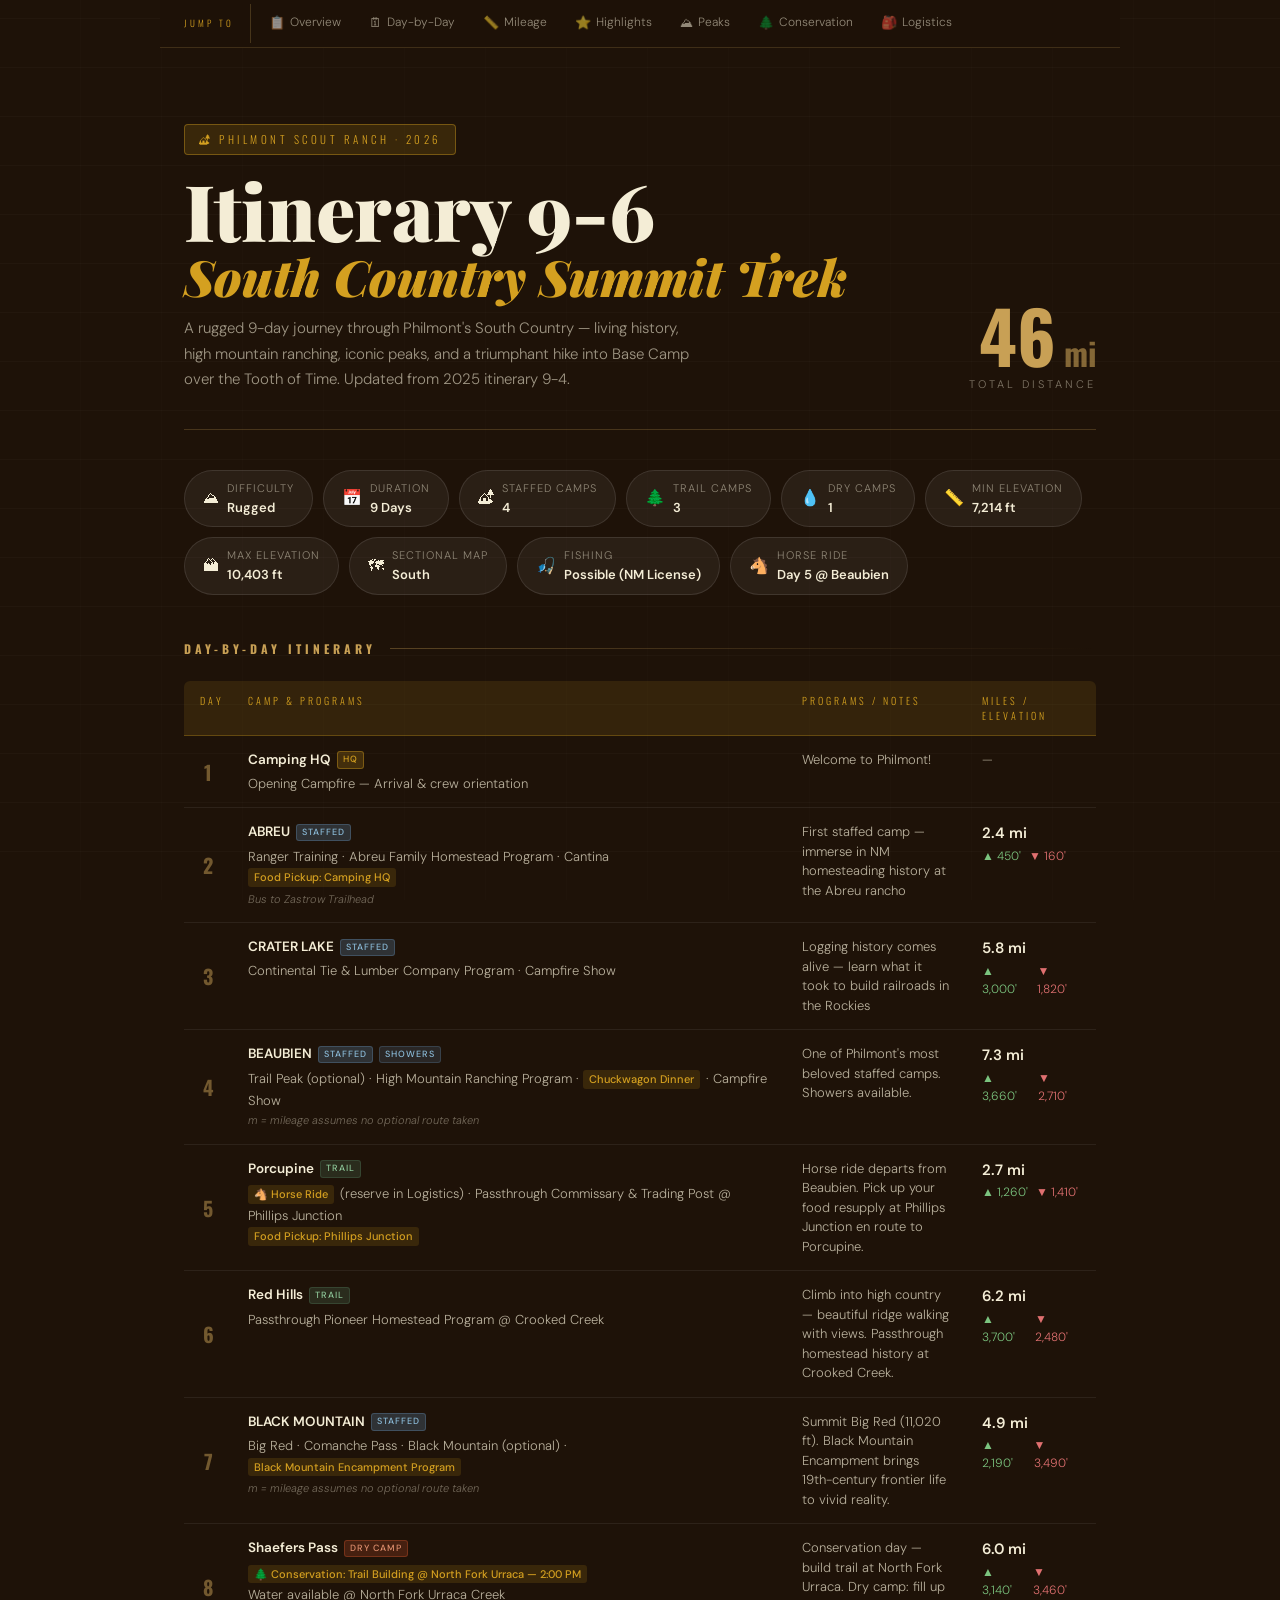
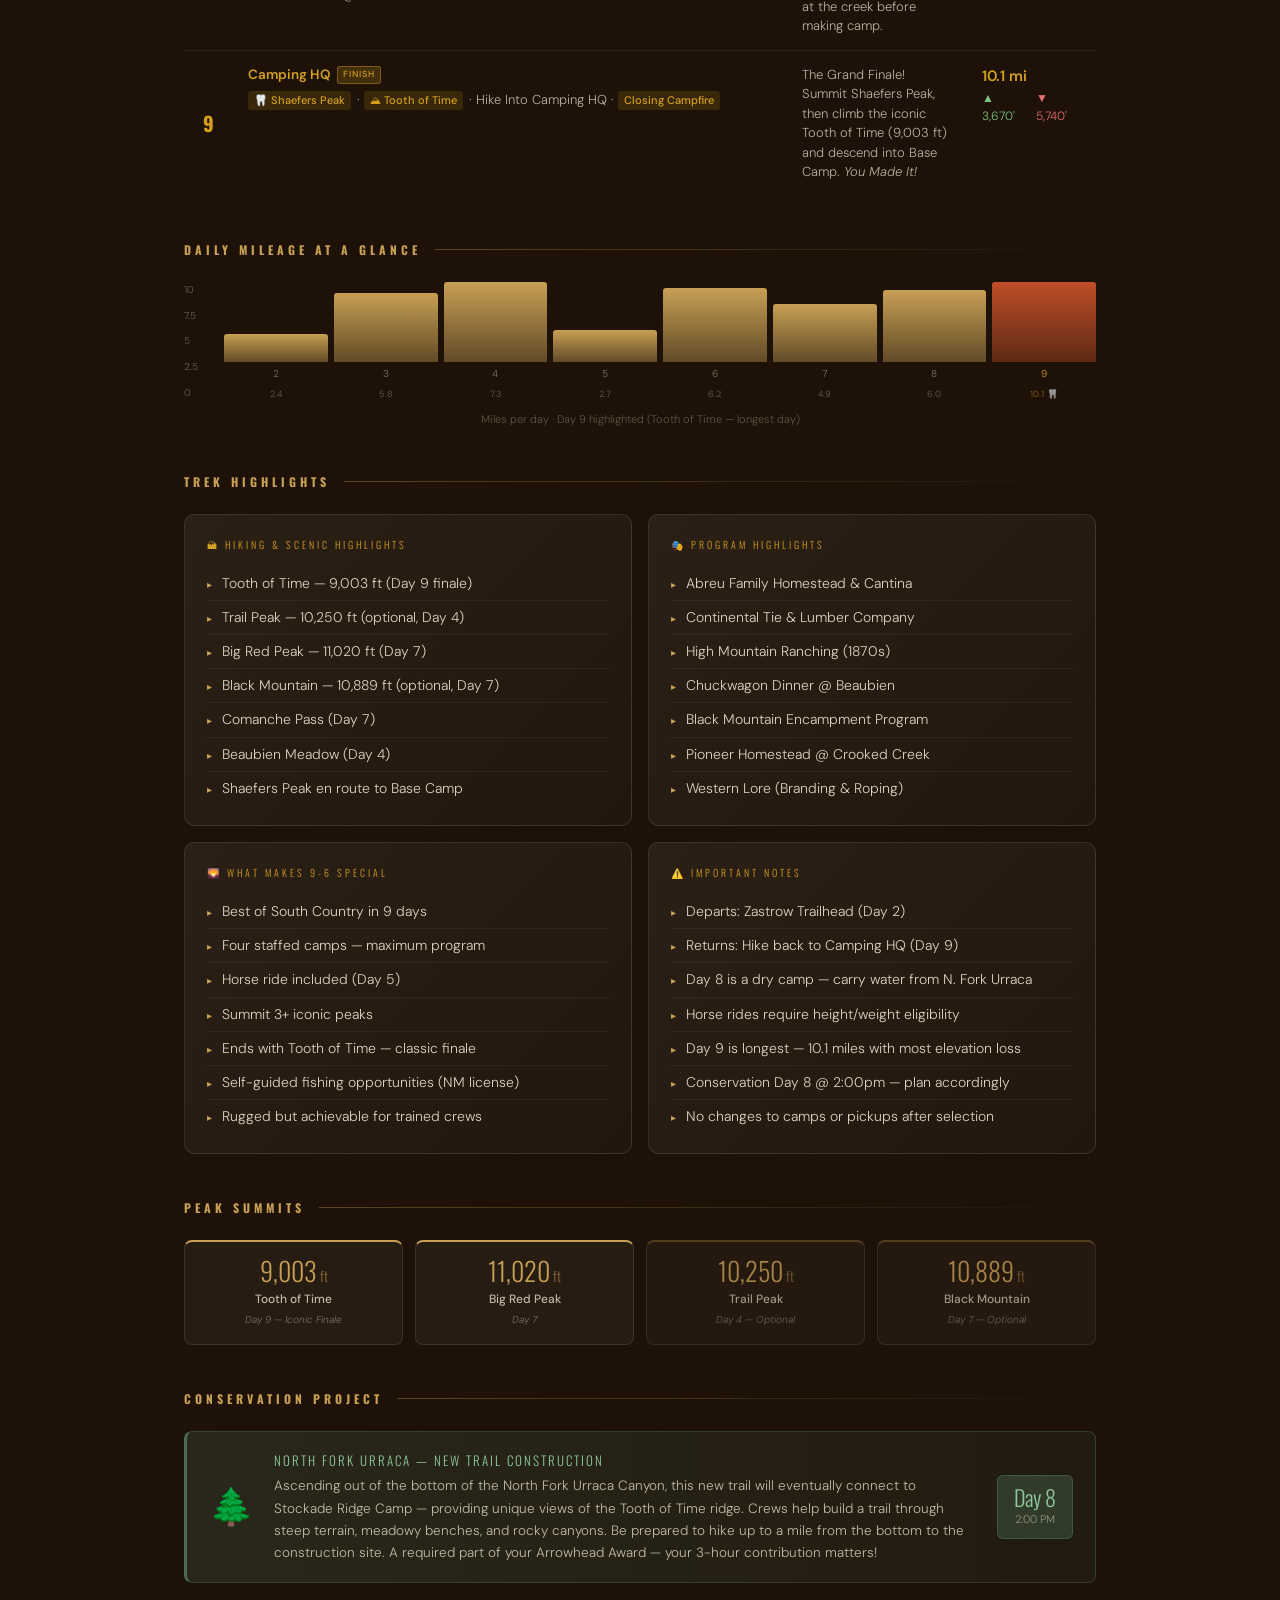
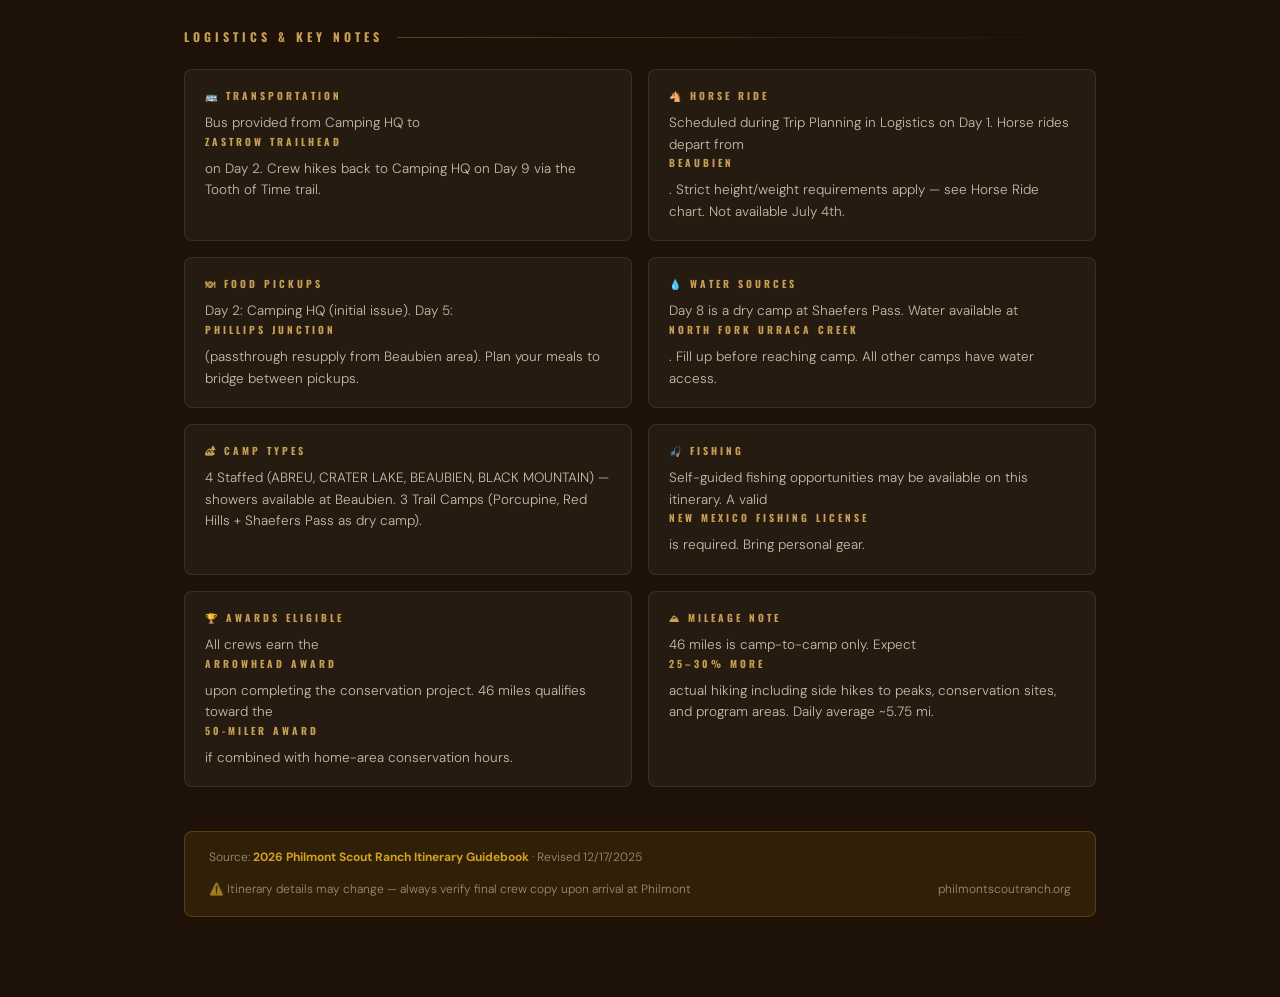
==== philmontitinerary.html @ b87075c8 "Add standalone Philmont Itinerary page with smooth-scroll navigation - Add philmontitinerary.html as" ====
<!DOCTYPE html>
<html lang="en">
<head>
<meta charset="UTF-8">
<meta name="viewport" content="width=device-width, initial-scale=1.0">
<title>Philmont 2026 · Itinerary 9-6</title>
<link href="https://fonts.googleapis.com/css2?family=Playfair+Display:ital,wght@0,700;0,900;1,700&family=DM+Sans:wght@300;400;500;600&family=Oswald:wght@400;600;700&display=swap" rel="stylesheet">
<style>
:root {
  --bark:     #1E1208;
  --pine:     #1A3325;
  --sage:     #4A6B52;
  --wheat:    #C8A055;
  --cream:    #F4EDD6;
  --ember:    #BF4E28;
  --sky:      #5A7E9E;
  --stone:    #7A6B58;
  --parchment:#E8D9B5;
  --gold:     #D4A020;
  --mist:     rgba(244,237,214,0.07);
}
* { box-sizing: border-box; margin: 0; padding: 0; }

html { scroll-behavior: smooth; }

body {
  background: var(--bark);
  color: var(--cream);
  font-family: 'DM Sans', sans-serif;
  font-weight: 300;
  line-height: 1.65;
  overflow-x: hidden;
}

body::before {
  content: '';
  position: fixed; inset: 0;
  background-image:
    repeating-linear-gradient(0deg,   transparent, transparent 48px, rgba(255,255,255,.025) 48px, rgba(255,255,255,.025) 49px),
    repeating-linear-gradient(90deg,  transparent, transparent 80px, rgba(255,255,255,.012) 80px, rgba(255,255,255,.012) 81px);
  pointer-events: none; z-index: 0;
}

.page { position: relative; z-index: 1; max-width: 960px; margin: 0 auto; padding: 0 24px 80px; }

/* ── QUICK LINKS NAV ── */
.quick-links {
  position: sticky;
  top: 0;
  z-index: 100;
  background: rgba(30,18,8,.92);
  backdrop-filter: blur(12px);
  border-bottom: 1px solid rgba(200,160,85,.2);
  padding: 0 0 0;
  margin: 0 -24px 40px;
  display: flex;
  align-items: center;
  overflow-x: auto;
  scrollbar-width: none;
}
.quick-links::-webkit-scrollbar { display: none; }
.ql-inner {
  display: flex;
  align-items: center;
  gap: 0;
  padding: 0 24px;
  flex-shrink: 0;
}
.ql-label {
  font-family: 'Oswald', sans-serif;
  font-size: 9px;
  letter-spacing: 3px;
  text-transform: uppercase;
  color: var(--gold);
  padding: 12px 16px 12px 0;
  border-right: 1px solid rgba(200,160,85,.25);
  margin-right: 4px;
  white-space: nowrap;
  flex-shrink: 0;
}
.ql-link {
  display: flex;
  align-items: center;
  gap: 5px;
  padding: 12px 14px;
  font-size: 12px;
  color: rgba(244,237,214,.55);
  text-decoration: none;
  white-space: nowrap;
  border-bottom: 2px solid transparent;
  transition: color .15s, border-color .15s;
  flex-shrink: 0;
}
.ql-link:hover {
  color: var(--cream);
  border-bottom-color: var(--wheat);
}
.ql-link .ql-icon { font-size: 13px; }

/* ── HERO ── */
.hero {
  padding: 36px 0 0;
  display: grid;
  grid-template-columns: 1fr auto;
  gap: 24px;
  align-items: end;
  border-bottom: 1px solid rgba(200,160,85,.25);
  padding-bottom: 36px;
  margin-bottom: 40px;
  scroll-margin-top: 48px;
}
.hero-badge {
  display: inline-flex;
  align-items: center;
  gap: 8px;
  background: rgba(212,160,32,.15);
  border: 1px solid rgba(212,160,32,.4);
  border-radius: 4px;
  padding: 5px 14px;
  margin-bottom: 18px;
}
.hero-badge span {
  font-family: 'Oswald', sans-serif;
  font-size: 11px;
  letter-spacing: 3.5px;
  text-transform: uppercase;
  color: var(--gold);
}
.hero h1 {
  font-family: 'Playfair Display', serif;
  font-size: clamp(46px, 7vw, 78px);
  font-weight: 900;
  line-height: .95;
  color: var(--cream);
}
.hero h1 em {
  color: var(--gold);
  font-style: italic;
  display: block;
  font-size: clamp(28px, 4.5vw, 50px);
  margin-top: 6px;
}
.hero-sub {
  margin-top: 16px;
  font-size: 15px;
  color: rgba(244,237,214,.6);
  max-width: 520px;
  line-height: 1.7;
}
.hero-right { text-align: right; }
.hero-stat-big {
  font-family: 'Oswald', sans-serif;
  font-size: 72px;
  font-weight: 700;
  line-height: 1;
  color: var(--wheat);
}
.hero-stat-big span { font-size: 32px; color: rgba(200,160,85,.6); }
.hero-stat-label {
  font-size: 11px;
  letter-spacing: 3px;
  text-transform: uppercase;
  color: rgba(244,237,214,.45);
  margin-top: 4px;
}

/* ── PILL STATS ROW ── */
.stats-row {
  display: flex;
  flex-wrap: wrap;
  gap: 10px;
  margin-bottom: 44px;
}
.stat-pill {
  display: flex;
  align-items: center;
  gap: 8px;
  background: rgba(255,255,255,.055);
  border: 1px solid rgba(255,255,255,.1);
  border-radius: 100px;
  padding: 8px 18px;
  font-size: 13px;
}
.stat-pill .icon { font-size: 16px; }
.stat-pill .label { color: rgba(244,237,214,.5); font-size: 11px; letter-spacing: 1px; text-transform: uppercase; }
.stat-pill .val { font-weight: 600; color: var(--cream); }

/* ── SECTION HEADERS ── */
.section-head {
  display: flex;
  align-items: center;
  gap: 14px;
  margin-bottom: 22px;
  scroll-margin-top: 48px;
}
.section-head h2 {
  font-family: 'Oswald', sans-serif;
  font-size: 12px;
  letter-spacing: 4px;
  text-transform: uppercase;
  color: var(--wheat);
}
.section-head::after {
  content: '';
  flex: 1;
  height: 1px;
  background: linear-gradient(90deg, rgba(200,160,85,.35), transparent);
}

/* ── DAY TABLE ── */
.day-grid { margin-bottom: 44px; }
.day-row {
  display: grid;
  grid-template-columns: 48px 1fr 180px 130px;
  gap: 0;
  border-bottom: 1px solid rgba(255,255,255,.07);
  transition: background .15s;
}
.day-row:hover { background: rgba(255,255,255,.035); }
.day-row.header {
  background: rgba(212,160,32,.12);
  border-bottom: 1px solid rgba(212,160,32,.3);
  border-radius: 6px 6px 0 0;
}
.day-row.header .cell {
  font-family: 'Oswald', sans-serif;
  font-size: 10px;
  letter-spacing: 3px;
  text-transform: uppercase;
  color: var(--gold);
  padding: 12px 16px;
}
.cell {
  padding: 14px 16px;
  font-size: 13.5px;
  line-height: 1.5;
}
.day-num {
  font-family: 'Oswald', sans-serif;
  font-weight: 700;
  font-size: 20px;
  color: rgba(200,160,85,.5);
  display: flex;
  align-items: center;
  justify-content: center;
}
.camp-name {
  font-weight: 600;
  color: var(--cream);
  display: flex;
  align-items: center;
  gap: 6px;
}
.camp-badge {
  font-size: 9px;
  background: rgba(90,126,158,.3);
  border: 1px solid rgba(90,126,158,.4);
  border-radius: 3px;
  padding: 1px 5px;
  color: #8BBBD8;
  letter-spacing: 1px;
  text-transform: uppercase;
  font-family: 'DM Sans', sans-serif;
  font-weight: 500;
}
.camp-badge.trail { background: rgba(74,107,82,.3); border-color: rgba(74,107,82,.4); color: #8EC89A; }
.camp-badge.dry   { background: rgba(191,78,40,.25); border-color: rgba(191,78,40,.4); color: #E09070; }
.camp-badge.hq    { background: rgba(212,160,32,.2); border-color: rgba(212,160,32,.4); color: #D4A020; }
.program-text { color: rgba(244,237,214,.72); font-size: 13px; }
.program-text .special {
  display: inline-block;
  background: rgba(212,160,32,.15);
  border-radius: 3px;
  padding: 1px 6px;
  font-size: 11px;
  color: var(--gold);
  margin: 2px 2px 2px 0;
  font-weight: 500;
}
.miles-cell { color: rgba(244,237,214,.6); font-size: 13px; }
.miles-num { font-weight: 600; color: var(--cream); font-size: 15px; }
.elev-row { display: flex; gap: 8px; font-size: 12px; margin-top: 2px; }
.gain { color: #7BC47F; }
.loss { color: #E07070; }

/* ── ELEVATION BAR CHART ── */
.elev-chart { margin-bottom: 44px; }
.elev-bars {
  display: flex;
  align-items: flex-end;
  gap: 6px;
  height: 120px;
  padding: 0 0 0 40px;
  position: relative;
}
.elev-y {
  position: absolute;
  left: 0; top: 0; bottom: 0;
  display: flex; flex-direction: column; justify-content: space-between;
}
.elev-y span { font-size: 10px; color: rgba(244,237,214,.35); }
.elev-bar-wrap {
  flex: 1;
  display: flex;
  flex-direction: column;
  align-items: center;
  justify-content: flex-end;
  gap: 4px;
  height: 100%;
}
.elev-bar {
  width: 100%;
  border-radius: 3px 3px 0 0;
  background: linear-gradient(180deg, var(--wheat), rgba(200,160,85,.4));
  transition: opacity .15s;
}
.elev-bar.special { background: linear-gradient(180deg, var(--ember), rgba(191,78,40,.4)); }
.elev-bar:hover { opacity: .8; }
.elev-bar-day { font-size: 10px; color: rgba(244,237,214,.45); }
.elev-bar-mi  { font-size: 9px; color: rgba(244,237,214,.35); }

/* ── HIGHLIGHTS GRID ── */
.highlights-grid {
  display: grid;
  grid-template-columns: 1fr 1fr;
  gap: 16px;
  margin-bottom: 44px;
}
.highlight-card {
  background: linear-gradient(135deg, rgba(255,255,255,.06), rgba(255,255,255,.025));
  border: 1px solid rgba(255,255,255,.1);
  border-radius: 10px;
  padding: 22px 22px 20px;
}
.highlight-card .hc-label {
  font-family: 'Oswald', sans-serif;
  font-size: 10px;
  letter-spacing: 3px;
  text-transform: uppercase;
  color: var(--gold);
  margin-bottom: 14px;
}
.highlight-card ul { list-style: none; }
.highlight-card ul li {
  display: flex;
  align-items: baseline;
  gap: 10px;
  font-size: 14px;
  color: rgba(244,237,214,.88);
  padding: 5px 0;
  border-bottom: 1px solid rgba(255,255,255,.05);
}
.highlight-card ul li:last-child { border-bottom: none; }
.highlight-card ul li::before { content: '▸'; color: var(--wheat); font-size: 10px; flex-shrink: 0; }

/* ── PEAKS GRID ── */
.peaks-grid {
  display: grid;
  grid-template-columns: repeat(4, 1fr);
  gap: 12px;
  margin-bottom: 44px;
}
.peak-card {
  background: rgba(255,255,255,.045);
  border: 1px solid rgba(255,255,255,.1);
  border-top: 2px solid var(--wheat);
  border-radius: 8px;
  padding: 16px 14px;
  text-align: center;
}
.peak-card.optional { border-top-color: rgba(200,160,85,.35); opacity: .8; }
.peak-elev { font-family: 'Oswald', sans-serif; font-size: 26px; color: var(--wheat); line-height: 1; }
.peak-elev small { font-size: 14px; color: rgba(200,160,85,.6); }
.peak-name { font-size: 12px; color: rgba(244,237,214,.75); margin-top: 6px; font-weight: 500; }
.peak-opt  { font-size: 10px; color: rgba(244,237,214,.4); margin-top: 2px; font-style: italic; }

/* ── CONSERVATION ── */
.conservation-band {
  background: linear-gradient(90deg, rgba(74,107,82,.25), rgba(74,107,82,.1));
  border: 1px solid rgba(74,107,82,.4);
  border-left: 3px solid var(--sage);
  border-radius: 8px;
  padding: 18px 22px;
  margin-bottom: 44px;
  display: grid;
  grid-template-columns: auto 1fr auto;
  gap: 20px;
  align-items: center;
}
.cons-icon { font-size: 36px; }
.cons-title {
  font-family: 'Oswald', sans-serif;
  font-size: 13px;
  letter-spacing: 2px;
  text-transform: uppercase;
  color: #8EC89A;
  margin-bottom: 4px;
}
.cons-desc { font-size: 13.5px; color: rgba(244,237,214,.75); }
.cons-badge {
  background: rgba(74,107,82,.4);
  border: 1px solid rgba(74,107,82,.6);
  border-radius: 6px;
  padding: 10px 16px;
  text-align: center;
}
.cons-badge .cb-day { font-family: 'Oswald', sans-serif; font-size: 22px; color: #8EC89A; line-height: 1; }
.cons-badge .cb-time { font-size: 11px; color: rgba(244,237,214,.5); margin-top: 2px; }

/* ── NOTES GRID ── */
.notes-grid {
  display: grid;
  grid-template-columns: 1fr 1fr;
  gap: 16px;
  margin-bottom: 44px;
}
.note-card {
  background: rgba(255,255,255,.04);
  border: 1px solid rgba(255,255,255,.09);
  border-radius: 8px;
  padding: 18px 20px;
  font-size: 13.5px;
  color: rgba(244,237,214,.78);
  line-height: 1.6;
}
.note-card strong {
  display: block;
  font-family: 'Oswald', sans-serif;
  font-size: 10px;
  letter-spacing: 3px;
  text-transform: uppercase;
  color: var(--wheat);
  margin-bottom: 8px;
}

/* ── FOOTER ── */
.footer-ribbon {
  background: rgba(212,160,32,.1);
  border: 1px solid rgba(212,160,32,.25);
  border-radius: 8px;
  padding: 16px 24px;
  display: flex;
  justify-content: space-between;
  align-items: center;
  flex-wrap: wrap;
  gap: 12px;
  font-size: 12px;
  color: rgba(244,237,214,.55);
}
.footer-ribbon strong { color: var(--gold); }

@media (max-width: 700px) {
  .hero { grid-template-columns: 1fr; }
  .hero-right { text-align: left; }
  .highlights-grid { grid-template-columns: 1fr; }
  .day-row { grid-template-columns: 40px 1fr; }
  .day-row .cell:nth-child(3), .day-row .cell:nth-child(4) { display: none; }
  .peaks-grid { grid-template-columns: 1fr 1fr; }
  .notes-grid { grid-template-columns: 1fr; }
}
</style>
</head>
<body>
<div class="page">

  <!-- QUICK LINKS NAV -->
  <nav class="quick-links" aria-label="Page sections">
    <div class="ql-inner">
      <div class="ql-label">Jump to</div>
      <a class="ql-link" href="#section-overview"><span class="ql-icon">📋</span> Overview</a>
      <a class="ql-link" href="#section-itinerary"><span class="ql-icon">🗓</span> Day-by-Day</a>
      <a class="ql-link" href="#section-mileage"><span class="ql-icon">📏</span> Mileage</a>
      <a class="ql-link" href="#section-highlights"><span class="ql-icon">⭐</span> Highlights</a>
      <a class="ql-link" href="#section-peaks"><span class="ql-icon">⛰</span> Peaks</a>
      <a class="ql-link" href="#section-conservation"><span class="ql-icon">🌲</span> Conservation</a>
      <a class="ql-link" href="#section-logistics"><span class="ql-icon">🎒</span> Logistics</a>
    </div>
  </nav>

  <!-- HERO -->
  <header id="section-overview" class="hero">
    <div class="hero-left">
      <div class="hero-badge"><span>🏕 Philmont Scout Ranch · 2026</span></div>
      <h1>Itinerary 9-6<em>South Country Summit Trek</em></h1>
      <p class="hero-sub">A rugged 9-day journey through Philmont's South Country — living history, high mountain ranching, iconic peaks, and a triumphant hike into Base Camp over the Tooth of Time. Updated from 2025 itinerary 9-4.</p>
    </div>
    <div class="hero-right">
      <div class="hero-stat-big">46<span> mi</span></div>
      <div class="hero-stat-label">Total Distance</div>
    </div>
  </header>

  <!-- STATS PILLS -->
  <div class="stats-row">
    <div class="stat-pill"><span class="icon">⛰</span><div><div class="label">Difficulty</div><div class="val">Rugged</div></div></div>
    <div class="stat-pill"><span class="icon">📅</span><div><div class="label">Duration</div><div class="val">9 Days</div></div></div>
    <div class="stat-pill"><span class="icon">🏕</span><div><div class="label">Staffed Camps</div><div class="val">4</div></div></div>
    <div class="stat-pill"><span class="icon">🌲</span><div><div class="label">Trail Camps</div><div class="val">3</div></div></div>
    <div class="stat-pill"><span class="icon">💧</span><div><div class="label">Dry Camps</div><div class="val">1</div></div></div>
    <div class="stat-pill"><span class="icon">📏</span><div><div class="label">Min Elevation</div><div class="val">7,214 ft</div></div></div>
    <div class="stat-pill"><span class="icon">🏔</span><div><div class="label">Max Elevation</div><div class="val">10,403 ft</div></div></div>
    <div class="stat-pill"><span class="icon">🗺</span><div><div class="label">Sectional Map</div><div class="val">South</div></div></div>
    <div class="stat-pill"><span class="icon">🎣</span><div><div class="label">Fishing</div><div class="val">Possible (NM License)</div></div></div>
    <div class="stat-pill"><span class="icon">🐴</span><div><div class="label">Horse Ride</div><div class="val">Day 5 @ Beaubien</div></div></div>
  </div>

  <!-- DAY-BY-DAY ITINERARY -->
  <div id="section-itinerary" class="section-head"><h2>Day-by-Day Itinerary</h2></div>
  <div class="day-grid">
    <div class="day-row header">
      <div class="cell">Day</div>
      <div class="cell">Camp & Programs</div>
      <div class="cell">Programs / Notes</div>
      <div class="cell">Miles / Elevation</div>
    </div>
    <div class="day-row">
      <div class="cell day-num">1</div>
      <div class="cell">
        <div class="camp-name">Camping HQ <span class="camp-badge hq">HQ</span></div>
        <div class="program-text" style="margin-top:4px">Opening Campfire — Arrival &amp; crew orientation</div>
      </div>
      <div class="cell program-text">Welcome to Philmont!</div>
      <div class="cell miles-cell">—</div>
    </div>
    <div class="day-row">
      <div class="cell day-num">2</div>
      <div class="cell">
        <div class="camp-name">ABREU <span class="camp-badge">Staffed</span></div>
        <div class="program-text" style="margin-top:4px">Ranger Training · Abreu Family Homestead Program · Cantina<br><span class="special">Food Pickup: Camping HQ</span><br><em style="font-size:11px;color:rgba(244,237,214,.4)">Bus to Zastrow Trailhead</em></div>
      </div>
      <div class="cell program-text">First staffed camp — immerse in NM homesteading history at the Abreu rancho</div>
      <div class="cell miles-cell"><div class="miles-num">2.4 mi</div><div class="elev-row"><span class="gain">▲ 450'</span><span class="loss">▼ 160'</span></div></div>
    </div>
    <div class="day-row">
      <div class="cell day-num">3</div>
      <div class="cell">
        <div class="camp-name">CRATER LAKE <span class="camp-badge">Staffed</span></div>
        <div class="program-text" style="margin-top:4px">Continental Tie &amp; Lumber Company Program · Campfire Show</div>
      </div>
      <div class="cell program-text">Logging history comes alive — learn what it took to build railroads in the Rockies</div>
      <div class="cell miles-cell"><div class="miles-num">5.8 mi</div><div class="elev-row"><span class="gain">▲ 3,000'</span><span class="loss">▼ 1,820'</span></div></div>
    </div>
    <div class="day-row">
      <div class="cell day-num">4</div>
      <div class="cell">
        <div class="camp-name">BEAUBIEN <span class="camp-badge">Staffed</span> <span class="camp-badge" style="background:rgba(90,126,158,.2);color:#8BBBD8;border-color:rgba(90,126,158,.3)">Showers</span></div>
        <div class="program-text" style="margin-top:4px">Trail Peak (optional) · High Mountain Ranching Program · <span class="special">Chuckwagon Dinner</span> · Campfire Show<br><em style="font-size:11px;color:rgba(244,237,214,.4)">m = mileage assumes no optional route taken</em></div>
      </div>
      <div class="cell program-text">One of Philmont's most beloved staffed camps. Showers available.</div>
      <div class="cell miles-cell"><div class="miles-num">7.3 mi</div><div class="elev-row"><span class="gain">▲ 3,660'</span><span class="loss">▼ 2,710'</span></div></div>
    </div>
    <div class="day-row">
      <div class="cell day-num">5</div>
      <div class="cell">
        <div class="camp-name">Porcupine <span class="camp-badge trail">Trail</span></div>
        <div class="program-text" style="margin-top:4px"><span class="special">🐴 Horse Ride</span> (reserve in Logistics) · Passthrough Commissary &amp; Trading Post @ Phillips Junction<br><span class="special">Food Pickup: Phillips Junction</span></div>
      </div>
      <div class="cell program-text">Horse ride departs from Beaubien. Pick up your food resupply at Phillips Junction en route to Porcupine.</div>
      <div class="cell miles-cell"><div class="miles-num">2.7 mi</div><div class="elev-row"><span class="gain">▲ 1,260'</span><span class="loss">▼ 1,410'</span></div></div>
    </div>
    <div class="day-row">
      <div class="cell day-num">6</div>
      <div class="cell">
        <div class="camp-name">Red Hills <span class="camp-badge trail">Trail</span></div>
        <div class="program-text" style="margin-top:4px">Passthrough Pioneer Homestead Program @ Crooked Creek</div>
      </div>
      <div class="cell program-text">Climb into high country — beautiful ridge walking with views. Passthrough homestead history at Crooked Creek.</div>
      <div class="cell miles-cell"><div class="miles-num">6.2 mi</div><div class="elev-row"><span class="gain">▲ 3,700'</span><span class="loss">▼ 2,480'</span></div></div>
    </div>
    <div class="day-row">
      <div class="cell day-num">7</div>
      <div class="cell">
        <div class="camp-name">BLACK MOUNTAIN <span class="camp-badge">Staffed</span></div>
        <div class="program-text" style="margin-top:4px">Big Red · Comanche Pass · Black Mountain (optional) · <span class="special">Black Mountain Encampment Program</span><br><em style="font-size:11px;color:rgba(244,237,214,.4)">m = mileage assumes no optional route taken</em></div>
      </div>
      <div class="cell program-text">Summit Big Red (11,020 ft). Black Mountain Encampment brings 19th-century frontier life to vivid reality.</div>
      <div class="cell miles-cell"><div class="miles-num">4.9 mi</div><div class="elev-row"><span class="gain">▲ 2,190'</span><span class="loss">▼ 3,490'</span></div></div>
    </div>
    <div class="day-row">
      <div class="cell day-num">8</div>
      <div class="cell">
        <div class="camp-name">Shaefers Pass <span class="camp-badge dry">Dry Camp</span></div>
        <div class="program-text" style="margin-top:4px"><span class="special">🌲 Conservation: Trail Building @ North Fork Urraca — 2:00 PM</span><br>Water available @ North Fork Urraca Creek</div>
      </div>
      <div class="cell program-text">Conservation day — build trail at North Fork Urraca. Dry camp: fill up at the creek before making camp.</div>
      <div class="cell miles-cell"><div class="miles-num">6.0 mi</div><div class="elev-row"><span class="gain">▲ 3,140'</span><span class="loss">▼ 3,460'</span></div></div>
    </div>
    <div class="day-row" style="border-bottom:none;">
      <div class="cell day-num" style="color:var(--gold)">9</div>
      <div class="cell">
        <div class="camp-name" style="color:var(--gold)">Camping HQ <span class="camp-badge hq">Finish</span></div>
        <div class="program-text" style="margin-top:4px"><span class="special">🦷 Shaefers Peak</span> · <span class="special">⛰ Tooth of Time</span> · Hike Into Camping HQ · <span class="special">Closing Campfire</span></div>
      </div>
      <div class="cell program-text">The Grand Finale! Summit Shaefers Peak, then climb the iconic Tooth of Time (9,003 ft) and descend into Base Camp. <em>You Made It!</em></div>
      <div class="cell miles-cell"><div class="miles-num" style="color:var(--gold)">10.1 mi</div><div class="elev-row"><span class="gain">▲ 3,670'</span><span class="loss">▼ 5,740'</span></div></div>
    </div>
  </div>

  <!-- DAILY MILEAGE -->
  <div id="section-mileage" class="section-head"><h2>Daily Mileage at a Glance</h2></div>
  <div class="elev-chart">
    <div class="elev-bars">
      <div class="elev-y">
        <span>10</span><span>7.5</span><span>5</span><span>2.5</span><span>0</span>
      </div>
      <div class="elev-bar-wrap"><div class="elev-bar" style="height:24%"></div><div class="elev-bar-day">2</div><div class="elev-bar-mi">2.4</div></div>
      <div class="elev-bar-wrap"><div class="elev-bar" style="height:58%"></div><div class="elev-bar-day">3</div><div class="elev-bar-mi">5.8</div></div>
      <div class="elev-bar-wrap"><div class="elev-bar" style="height:73%"></div><div class="elev-bar-day">4</div><div class="elev-bar-mi">7.3</div></div>
      <div class="elev-bar-wrap"><div class="elev-bar" style="height:27%"></div><div class="elev-bar-day">5</div><div class="elev-bar-mi">2.7</div></div>
      <div class="elev-bar-wrap"><div class="elev-bar" style="height:62%"></div><div class="elev-bar-day">6</div><div class="elev-bar-mi">6.2</div></div>
      <div class="elev-bar-wrap"><div class="elev-bar" style="height:49%"></div><div class="elev-bar-day">7</div><div class="elev-bar-mi">4.9</div></div>
      <div class="elev-bar-wrap"><div class="elev-bar" style="height:60%"></div><div class="elev-bar-day">8</div><div class="elev-bar-mi">6.0</div></div>
      <div class="elev-bar-wrap"><div class="elev-bar special" style="height:100%"></div><div class="elev-bar-day" style="color:var(--gold)">9</div><div class="elev-bar-mi" style="color:rgba(212,160,32,.6)">10.1 🦷</div></div>
    </div>
    <div style="text-align:center;font-size:11px;color:rgba(244,237,214,.3);margin-top:8px;">Miles per day · Day 9 highlighted (Tooth of Time — longest day)</div>
  </div>

  <!-- TREK HIGHLIGHTS -->
  <div id="section-highlights" class="section-head"><h2>Trek Highlights</h2></div>
  <div class="highlights-grid">
    <div class="highlight-card">
      <div class="hc-label">🏔 Hiking & Scenic Highlights</div>
      <ul>
        <li>Tooth of Time — 9,003 ft (Day 9 finale)</li>
        <li>Trail Peak — 10,250 ft (optional, Day 4)</li>
        <li>Big Red Peak — 11,020 ft (Day 7)</li>
        <li>Black Mountain — 10,889 ft (optional, Day 7)</li>
        <li>Comanche Pass (Day 7)</li>
        <li>Beaubien Meadow (Day 4)</li>
        <li>Shaefers Peak en route to Base Camp</li>
      </ul>
    </div>
    <div class="highlight-card">
      <div class="hc-label">🎭 Program Highlights</div>
      <ul>
        <li>Abreu Family Homestead & Cantina</li>
        <li>Continental Tie & Lumber Company</li>
        <li>High Mountain Ranching (1870s)</li>
        <li>Chuckwagon Dinner @ Beaubien</li>
        <li>Black Mountain Encampment Program</li>
        <li>Pioneer Homestead @ Crooked Creek</li>
        <li>Western Lore (Branding & Roping)</li>
      </ul>
    </div>
    <div class="highlight-card">
      <div class="hc-label">🌄 What Makes 9-6 Special</div>
      <ul>
        <li>Best of South Country in 9 days</li>
        <li>Four staffed camps — maximum program</li>
        <li>Horse ride included (Day 5)</li>
        <li>Summit 3+ iconic peaks</li>
        <li>Ends with Tooth of Time — classic finale</li>
        <li>Self-guided fishing opportunities (NM license)</li>
        <li>Rugged but achievable for trained crews</li>
      </ul>
    </div>
    <div class="highlight-card">
      <div class="hc-label">⚠️ Important Notes</div>
      <ul>
        <li>Departs: Zastrow Trailhead (Day 2)</li>
        <li>Returns: Hike back to Camping HQ (Day 9)</li>
        <li>Day 8 is a dry camp — carry water from N. Fork Urraca</li>
        <li>Horse rides require height/weight eligibility</li>
        <li>Day 9 is longest — 10.1 miles with most elevation loss</li>
        <li>Conservation Day 8 @ 2:00pm — plan accordingly</li>
        <li>No changes to camps or pickups after selection</li>
      </ul>
    </div>
  </div>

  <!-- PEAKS -->
  <div id="section-peaks" class="section-head"><h2>Peak Summits</h2></div>
  <div class="peaks-grid">
    <div class="peak-card">
      <div class="peak-elev">9,003<small> ft</small></div>
      <div class="peak-name">Tooth of Time</div>
      <div class="peak-opt">Day 9 — Iconic Finale</div>
    </div>
    <div class="peak-card">
      <div class="peak-elev">11,020<small> ft</small></div>
      <div class="peak-name">Big Red Peak</div>
      <div class="peak-opt">Day 7</div>
    </div>
    <div class="peak-card optional">
      <div class="peak-elev">10,250<small> ft</small></div>
      <div class="peak-name">Trail Peak</div>
      <div class="peak-opt">Day 4 — Optional</div>
    </div>
    <div class="peak-card optional">
      <div class="peak-elev">10,889<small> ft</small></div>
      <div class="peak-name">Black Mountain</div>
      <div class="peak-opt">Day 7 — Optional</div>
    </div>
  </div>

  <!-- CONSERVATION -->
  <div id="section-conservation" class="section-head"><h2>Conservation Project</h2></div>
  <div class="conservation-band">
    <div class="cons-icon">🌲</div>
    <div>
      <div class="cons-title">North Fork Urraca — New Trail Construction</div>
      <div class="cons-desc">Ascending out of the bottom of the North Fork Urraca Canyon, this new trail will eventually connect to Stockade Ridge Camp — providing unique views of the Tooth of Time ridge. Crews help build a trail through steep terrain, meadowy benches, and rocky canyons. Be prepared to hike up to a mile from the bottom to the construction site. A required part of your Arrowhead Award — your 3-hour contribution matters!</div>
    </div>
    <div class="cons-badge">
      <div class="cb-day">Day 8</div>
      <div class="cb-time">2:00 PM</div>
    </div>
  </div>

  <!-- LOGISTICS -->
  <div id="section-logistics" class="section-head"><h2>Logistics & Key Notes</h2></div>
  <div class="notes-grid">
    <div class="note-card"><strong>🚌 Transportation</strong>Bus provided from Camping HQ to <strong>Zastrow Trailhead</strong> on Day 2. Crew hikes back to Camping HQ on Day 9 via the Tooth of Time trail.</div>
    <div class="note-card"><strong>🐴 Horse Ride</strong>Scheduled during Trip Planning in Logistics on Day 1. Horse rides depart from <strong>Beaubien</strong>. Strict height/weight requirements apply — see Horse Ride chart. Not available July 4th.</div>
    <div class="note-card"><strong>🍽 Food Pickups</strong>Day 2: Camping HQ (initial issue). Day 5: <strong>Phillips Junction</strong> (passthrough resupply from Beaubien area). Plan your meals to bridge between pickups.</div>
    <div class="note-card"><strong>💧 Water Sources</strong>Day 8 is a dry camp at Shaefers Pass. Water available at <strong>North Fork Urraca Creek</strong>. Fill up before reaching camp. All other camps have water access.</div>
    <div class="note-card"><strong>🏕 Camp Types</strong>4 Staffed (ABREU, CRATER LAKE, BEAUBIEN, BLACK MOUNTAIN) — showers available at Beaubien. 3 Trail Camps (Porcupine, Red Hills + Shaefers Pass as dry camp).</div>
    <div class="note-card"><strong>🎣 Fishing</strong>Self-guided fishing opportunities may be available on this itinerary. A valid <strong>New Mexico Fishing License</strong> is required. Bring personal gear.</div>
    <div class="note-card"><strong>🏆 Awards Eligible</strong>All crews earn the <strong>Arrowhead Award</strong> upon completing the conservation project. 46 miles qualifies toward the <strong>50-Miler Award</strong> if combined with home-area conservation hours.</div>
    <div class="note-card"><strong>⛰ Mileage Note</strong>46 miles is camp-to-camp only. Expect <strong>25–30% more</strong> actual hiking including side hikes to peaks, conservation sites, and program areas. Daily average ~5.75 mi.</div>
  </div>

  <!-- FOOTER -->
  <div class="footer-ribbon">
    <div>Source: <strong>2026 Philmont Scout Ranch Itinerary Guidebook</strong> · Revised 12/17/2025</div>
    <div>⚠️ Itinerary details may change — always verify final crew copy upon arrival at Philmont</div>
    <div>philmontscoutranch.org</div>
  </div>

</div>

<script>
document.addEventListener('DOMContentLoaded', function() {
  document.querySelectorAll('.ql-link').forEach(function(link) {
    link.addEventListener('click', function(e) {
      var href = this.getAttribute('href');
      if (href && href.charAt(0) === '#') {
        e.preventDefault();
        var targetId = href.substring(1);
        var target = document.getElementById(targetId);
        if (target) {
          target.scrollIntoView({ behavior: 'smooth' });
        }
      }
    });
  });
});
</script>

</body>
</html>
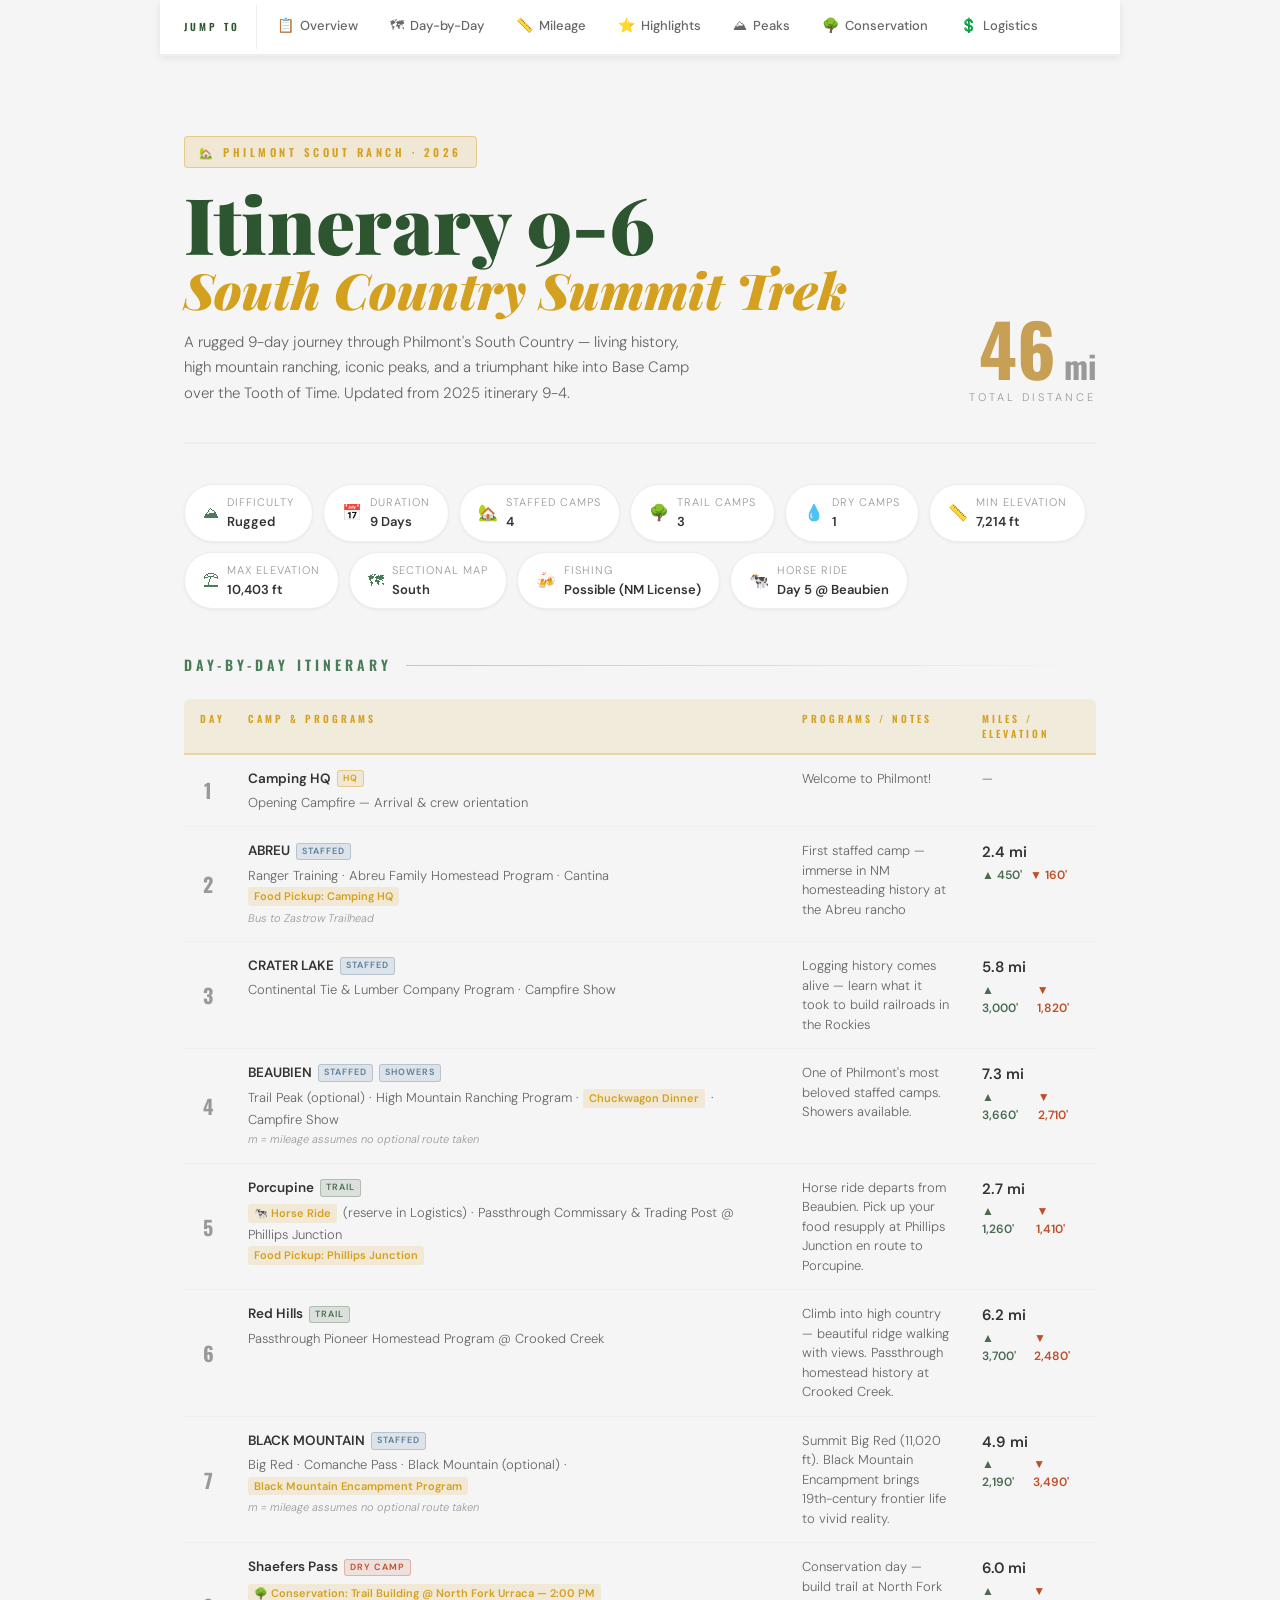
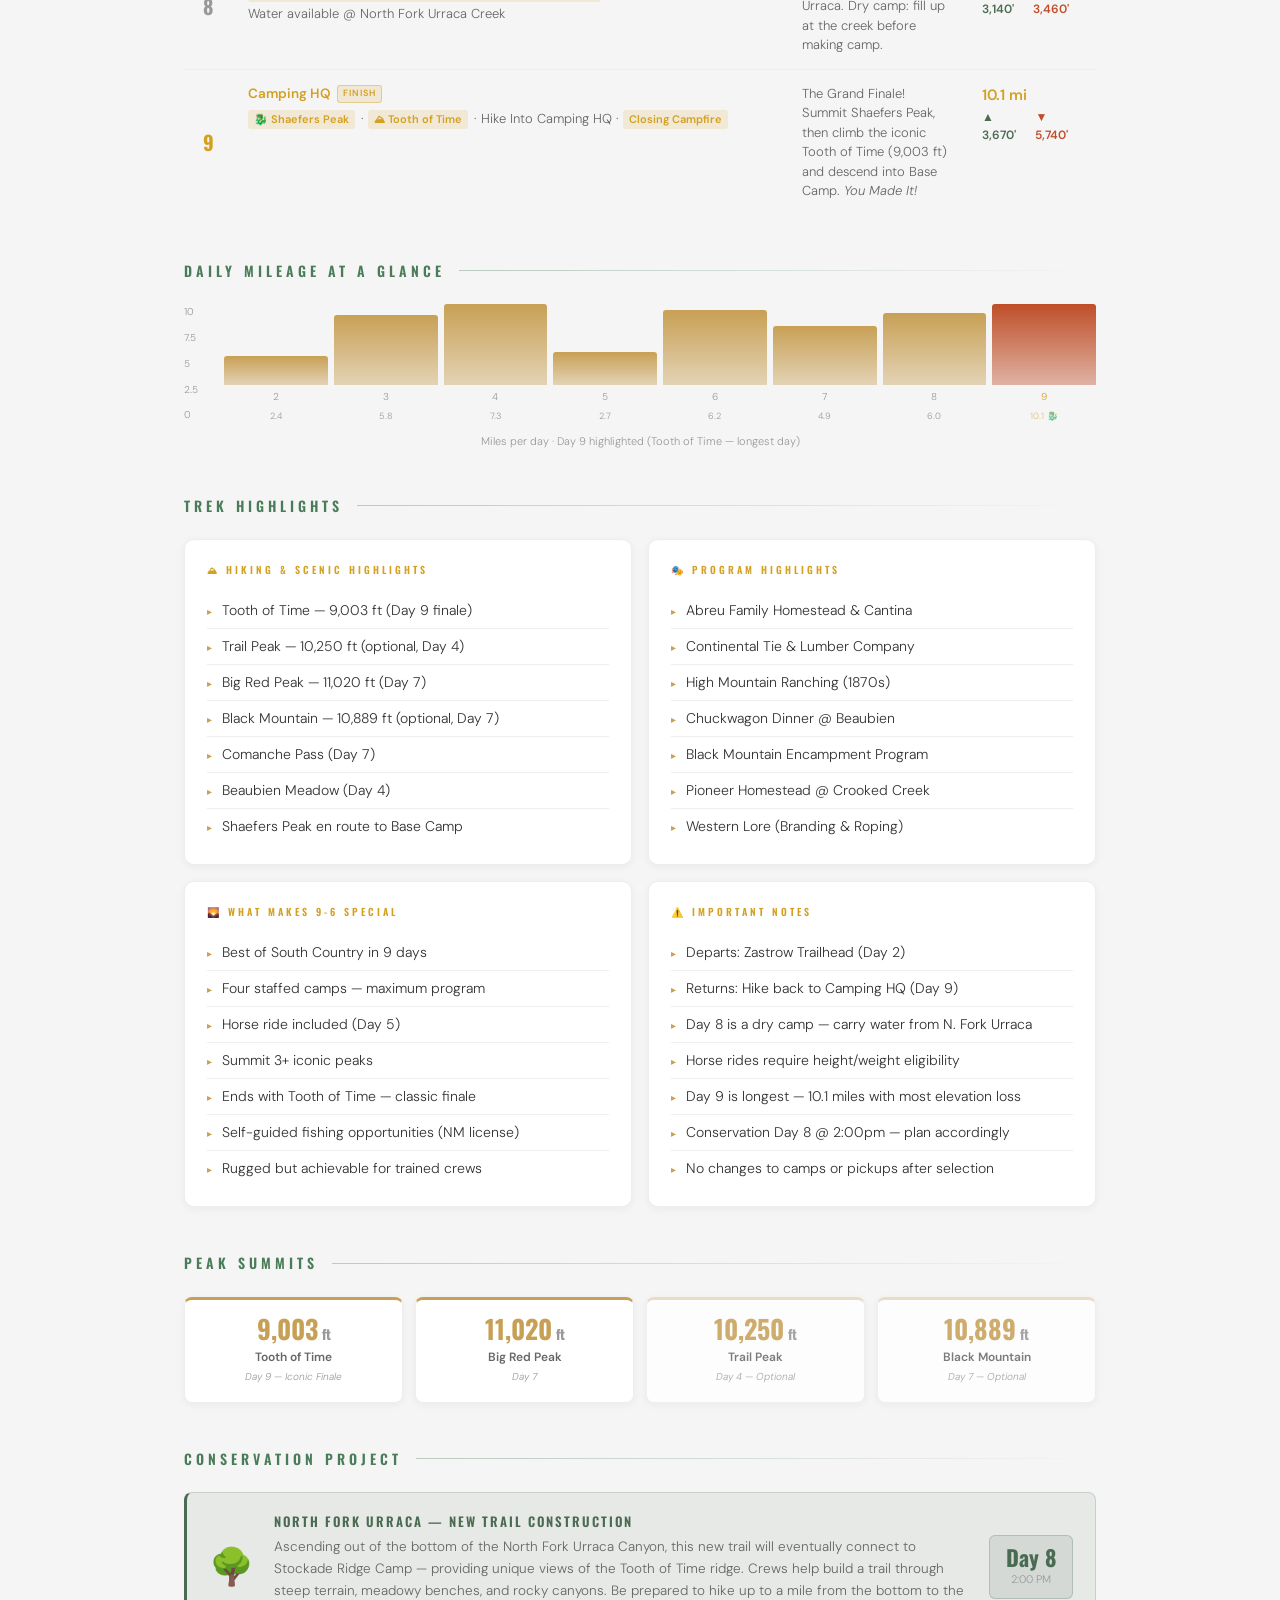
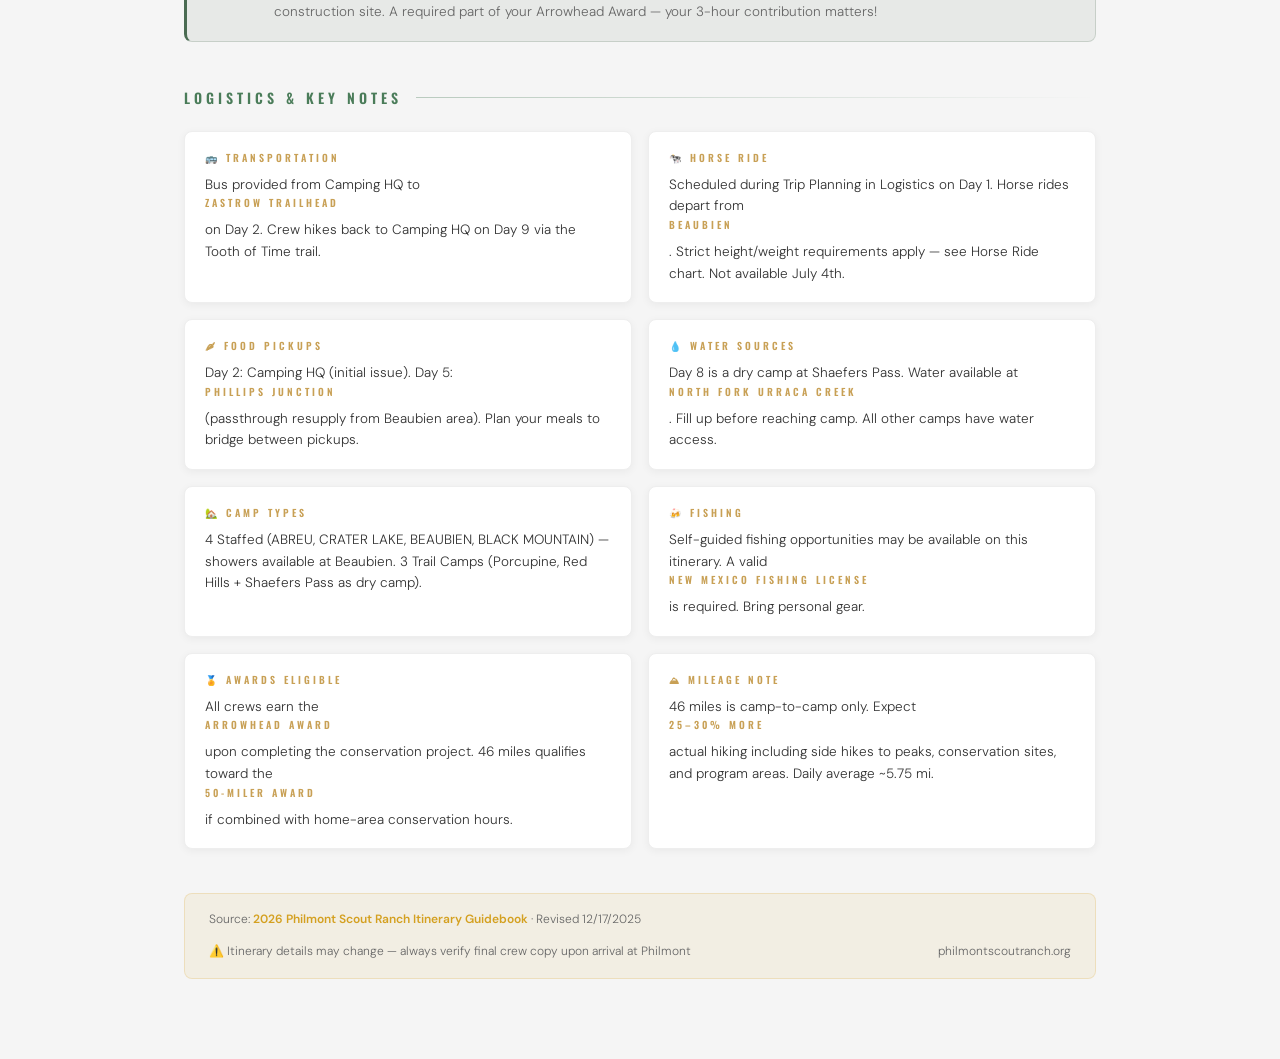
==== commit 015f9903: "Redesign Philmont Itinerary page with light theme for proper contrast WHY IT WAS BROKEN: The page us" ====
--- a/philmontitinerary.html
+++ b/philmontitinerary.html
@@ -7,56 +7,51 @@
 <link href="https://fonts.googleapis.com/css2?family=Playfair+Display:ital,wght@0,700;0,900;1,700&family=DM+Sans:wght@300;400;500;600&family=Oswald:wght@400;600;700&display=swap" rel="stylesheet">
 <style>
 :root {
-  --bark:     #1E1208;
-  --pine:     #1A3325;
-  --sage:     #4A6B52;
-  --wheat:    #C8A055;
-  --cream:    #F4EDD6;
-  --ember:    #BF4E28;
-  --sky:      #5A7E9E;
-  --stone:    #7A6B58;
-  --parchment:#E8D9B5;
-  --gold:     #D4A020;
-  --mist:     rgba(244,237,214,0.07);
+  --primary:    #2c5530;
+  --primary-lt:  #4a7c59;
+  --accent:     #C8A055;
+  --gold:       #D4A020;
+  --bg:         #ffffff;
+  --bg-alt:     #f5f5f5;
+  --text:       #333;
+  --text-lt:    #666;
+  --text-faint:  #999;
+  --border:     #e0e0e0;
+  --border-lt:   #eee;
+  --sage:       #4A6B52;
+  --ember:      #BF4E28;
+  --sky:        #5A7E9E;
+  --card-bg:    #f0f7f2;
+  --mist:       rgba(44,85,48,0.07);
 }
 * { box-sizing: border-box; margin: 0; padding: 0; }
 
 html { scroll-behavior: smooth; }
 
 body {
-  background: var(--bark);
-  color: var(--cream);
+  background: var(--bg-alt);
+  color: var(--text);
   font-family: 'DM Sans', sans-serif;
   font-weight: 300;
   line-height: 1.65;
-  overflow-x: hidden;
-}
-
-body::before {
-  content: '';
-  position: fixed; inset: 0;
-  background-image:
-    repeating-linear-gradient(0deg,   transparent, transparent 48px, rgba(255,255,255,.025) 48px, rgba(255,255,255,.025) 49px),
-    repeating-linear-gradient(90deg,  transparent, transparent 80px, rgba(255,255,255,.012) 80px, rgba(255,255,255,.012) 81px);
-  pointer-events: none; z-index: 0;
-}
-
-.page { position: relative; z-index: 1; max-width: 960px; margin: 0 auto; padding: 0 24px 80px; }
+}
+
+.page { max-width: 960px; margin: 0 auto; padding: 0 24px 80px; }
 
 /* ── QUICK LINKS NAV ── */
 .quick-links {
   position: sticky;
   top: 0;
   z-index: 100;
-  background: rgba(30,18,8,.92);
-  backdrop-filter: blur(12px);
-  border-bottom: 1px solid rgba(200,160,85,.2);
-  padding: 0 0 0;
+  background: var(--bg);
+  border-bottom: 2px solid var(--border-lt);
+  padding: 0;
   margin: 0 -24px 40px;
   display: flex;
   align-items: center;
   overflow-x: auto;
   scrollbar-width: none;
+  box-shadow: 0 2px 8px rgba(0,0,0,0.08);
 }
 .quick-links::-webkit-scrollbar { display: none; }
 .ql-inner {
@@ -68,55 +63,58 @@
 }
 .ql-label {
   font-family: 'Oswald', sans-serif;
-  font-size: 9px;
+  font-size: 10px;
   letter-spacing: 3px;
   text-transform: uppercase;
-  color: var(--gold);
-  padding: 12px 16px 12px 0;
-  border-right: 1px solid rgba(200,160,85,.25);
+  color: var(--primary);
+  padding: 14px 16px 14px 0;
+  border-right: 1px solid var(--border-lt);
   margin-right: 4px;
   white-space: nowrap;
   flex-shrink: 0;
+  font-weight: 600;
 }
 .ql-link {
   display: flex;
   align-items: center;
-  gap: 5px;
-  padding: 12px 14px;
-  font-size: 12px;
-  color: rgba(244,237,214,.55);
+  gap: 6px;
+  padding: 14px 16px;
+  font-size: 13px;
+  color: var(--text-lt);
   text-decoration: none;
   white-space: nowrap;
-  border-bottom: 2px solid transparent;
-  transition: color .15s, border-color .15s;
+  border-bottom: 3px solid transparent;
+  transition: color .2s, border-color .2s, background .2s;
   flex-shrink: 0;
+  font-weight: 500;
 }
 .ql-link:hover {
-  color: var(--cream);
-  border-bottom-color: var(--wheat);
-}
-.ql-link .ql-icon { font-size: 13px; }
+  color: var(--primary);
+  border-bottom-color: var(--primary-lt);
+  background: var(--mist);
+}
+.ql-link .ql-icon { font-size: 14px; }
 
 /* ── HERO ── */
 .hero {
-  padding: 36px 0 0;
+  padding: 40px 0 0;
   display: grid;
   grid-template-columns: 1fr auto;
   gap: 24px;
   align-items: end;
-  border-bottom: 1px solid rgba(200,160,85,.25);
+  border-bottom: 2px solid var(--border-lt);
   padding-bottom: 36px;
   margin-bottom: 40px;
-  scroll-margin-top: 48px;
+  scroll-margin-top: 56px;
 }
 .hero-badge {
   display: inline-flex;
   align-items: center;
   gap: 8px;
-  background: rgba(212,160,32,.15);
-  border: 1px solid rgba(212,160,32,.4);
+  background: rgba(212,160,32,0.15);
+  border: 1px solid rgba(212,160,32,0.4);
   border-radius: 4px;
-  padding: 5px 14px;
+  padding: 6px 14px;
   margin-bottom: 18px;
 }
 .hero-badge span {
@@ -125,13 +123,14 @@
   letter-spacing: 3.5px;
   text-transform: uppercase;
   color: var(--gold);
+  font-weight: 600;
 }
 .hero h1 {
   font-family: 'Playfair Display', serif;
   font-size: clamp(46px, 7vw, 78px);
   font-weight: 900;
   line-height: .95;
-  color: var(--cream);
+  color: var(--primary);
 }
 .hero h1 em {
   color: var(--gold);
@@ -143,7 +142,7 @@
 .hero-sub {
   margin-top: 16px;
   font-size: 15px;
-  color: rgba(244,237,214,.6);
+  color: var(--text-lt);
   max-width: 520px;
   line-height: 1.7;
 }
@@ -153,14 +152,14 @@
   font-size: 72px;
   font-weight: 700;
   line-height: 1;
-  color: var(--wheat);
-}
-.hero-stat-big span { font-size: 32px; color: rgba(200,160,85,.6); }
+  color: var(--accent);
+}
+.hero-stat-big span { font-size: 32px; color: var(--text-faint); }
 .hero-stat-label {
   font-size: 11px;
   letter-spacing: 3px;
   text-transform: uppercase;
-  color: rgba(244,237,214,.45);
+  color: var(--text-faint);
   margin-top: 4px;
 }
 
@@ -175,15 +174,16 @@
   display: flex;
   align-items: center;
   gap: 8px;
-  background: rgba(255,255,255,.055);
-  border: 1px solid rgba(255,255,255,.1);
+  background: var(--bg);
+  border: 1px solid var(--border-lt);
   border-radius: 100px;
   padding: 8px 18px;
   font-size: 13px;
-}
-.stat-pill .icon { font-size: 16px; }
-.stat-pill .label { color: rgba(244,237,214,.5); font-size: 11px; letter-spacing: 1px; text-transform: uppercase; }
-.stat-pill .val { font-weight: 600; color: var(--cream); }
+  box-shadow: 0 1px 3px rgba(0,0,0,0.06);
+}
+.stat-pill .icon { font-size: 16px; color: var(--primary-lt); }
+.stat-pill .label { color: var(--text-faint); font-size: 11px; letter-spacing: 1px; text-transform: uppercase; }
+.stat-pill .val { font-weight: 600; color: var(--text); }
 
 /* ── SECTION HEADERS ── */
 .section-head {
@@ -191,20 +191,21 @@
   align-items: center;
   gap: 14px;
   margin-bottom: 22px;
-  scroll-margin-top: 48px;
+  scroll-margin-top: 56px;
 }
 .section-head h2 {
   font-family: 'Oswald', sans-serif;
-  font-size: 12px;
+  font-size: 14px;
   letter-spacing: 4px;
   text-transform: uppercase;
-  color: var(--wheat);
+  color: var(--primary-lt);
+  font-weight: 600;
 }
 .section-head::after {
   content: '';
   flex: 1;
   height: 1px;
-  background: linear-gradient(90deg, rgba(200,160,85,.35), transparent);
+  background: linear-gradient(90deg, rgba(74,124,89,0.35), transparent);
 }
 
 /* ── DAY TABLE ── */
@@ -213,13 +214,13 @@
   display: grid;
   grid-template-columns: 48px 1fr 180px 130px;
   gap: 0;
-  border-bottom: 1px solid rgba(255,255,255,.07);
+  border-bottom: 1px solid var(--border-lt);
   transition: background .15s;
 }
-.day-row:hover { background: rgba(255,255,255,.035); }
+.day-row:hover { background: var(--mist); }
 .day-row.header {
-  background: rgba(212,160,32,.12);
-  border-bottom: 1px solid rgba(212,160,32,.3);
+  background: rgba(212,160,32,0.12);
+  border-bottom: 2px solid rgba(212,160,32,0.3);
   border-radius: 6px 6px 0 0;
 }
 .day-row.header .cell {
@@ -229,59 +230,61 @@
   text-transform: uppercase;
   color: var(--gold);
   padding: 12px 16px;
+  font-weight: 600;
 }
 .cell {
   padding: 14px 16px;
   font-size: 13.5px;
   line-height: 1.5;
+  color: var(--text);
 }
 .day-num {
   font-family: 'Oswald', sans-serif;
   font-weight: 700;
   font-size: 20px;
-  color: rgba(200,160,85,.5);
+  color: var(--text-faint);
   display: flex;
   align-items: center;
   justify-content: center;
 }
 .camp-name {
   font-weight: 600;
-  color: var(--cream);
+  color: var(--text);
   display: flex;
   align-items: center;
   gap: 6px;
 }
 .camp-badge {
   font-size: 9px;
-  background: rgba(90,126,158,.3);
-  border: 1px solid rgba(90,126,158,.4);
+  background: rgba(90,126,158,0.15);
+  border: 1px solid rgba(90,126,158,0.3);
   border-radius: 3px;
   padding: 1px 5px;
-  color: #8BBBD8;
+  color: var(--sky);
   letter-spacing: 1px;
   text-transform: uppercase;
   font-family: 'DM Sans', sans-serif;
-  font-weight: 500;
-}
-.camp-badge.trail { background: rgba(74,107,82,.3); border-color: rgba(74,107,82,.4); color: #8EC89A; }
-.camp-badge.dry   { background: rgba(191,78,40,.25); border-color: rgba(191,78,40,.4); color: #E09070; }
-.camp-badge.hq    { background: rgba(212,160,32,.2); border-color: rgba(212,160,32,.4); color: #D4A020; }
-.program-text { color: rgba(244,237,214,.72); font-size: 13px; }
+  font-weight: 600;
+}
+.camp-badge.trail { background: rgba(74,107,82,0.15); border-color: rgba(74,107,82,0.3); color: var(--sage); }
+.camp-badge.dry   { background: rgba(191,78,40,0.12); border-color: rgba(191,78,40,0.3); color: var(--ember); }
+.camp-badge.hq    { background: rgba(212,160,32,0.15); border-color: rgba(212,160,32,0.4); color: var(--gold); font-weight: 600; }
+.program-text { color: var(--text-lt); font-size: 13px; }
 .program-text .special {
   display: inline-block;
-  background: rgba(212,160,32,.15);
+  background: rgba(212,160,32,0.15);
   border-radius: 3px;
   padding: 1px 6px;
   font-size: 11px;
   color: var(--gold);
   margin: 2px 2px 2px 0;
-  font-weight: 500;
-}
-.miles-cell { color: rgba(244,237,214,.6); font-size: 13px; }
-.miles-num { font-weight: 600; color: var(--cream); font-size: 15px; }
+  font-weight: 600;
+}
+.miles-cell { color: var(--text-lt); font-size: 13px; }
+.miles-num { font-weight: 600; color: var(--text); font-size: 15px; }
 .elev-row { display: flex; gap: 8px; font-size: 12px; margin-top: 2px; }
-.gain { color: #7BC47F; }
-.loss { color: #E07070; }
+.gain { color: var(--sage); font-weight: 600; }
+.loss { color: var(--ember); font-weight: 600; }
 
 /* ── ELEVATION BAR CHART ── */
 .elev-chart { margin-bottom: 44px; }
@@ -298,7 +301,7 @@
   left: 0; top: 0; bottom: 0;
   display: flex; flex-direction: column; justify-content: space-between;
 }
-.elev-y span { font-size: 10px; color: rgba(244,237,214,.35); }
+.elev-y span { font-size: 10px; color: var(--text-faint); }
 .elev-bar-wrap {
   flex: 1;
   display: flex;
@@ -311,13 +314,13 @@
 .elev-bar {
   width: 100%;
   border-radius: 3px 3px 0 0;
-  background: linear-gradient(180deg, var(--wheat), rgba(200,160,85,.4));
+  background: linear-gradient(180deg, var(--accent), rgba(200,160,85,0.4));
   transition: opacity .15s;
 }
-.elev-bar.special { background: linear-gradient(180deg, var(--ember), rgba(191,78,40,.4)); }
+.elev-bar.special { background: linear-gradient(180deg, var(--ember), rgba(191,78,40,0.4)); }
 .elev-bar:hover { opacity: .8; }
-.elev-bar-day { font-size: 10px; color: rgba(244,237,214,.45); }
-.elev-bar-mi  { font-size: 9px; color: rgba(244,237,214,.35); }
+.elev-bar-day { font-size: 10px; color: var(--text-faint); }
+.elev-bar-mi  { font-size: 9px; color: var(--text-faint); }
 
 /* ── HIGHLIGHTS GRID ── */
 .highlights-grid {
@@ -327,10 +330,11 @@
   margin-bottom: 44px;
 }
 .highlight-card {
-  background: linear-gradient(135deg, rgba(255,255,255,.06), rgba(255,255,255,.025));
-  border: 1px solid rgba(255,255,255,.1);
+  background: var(--bg);
+  border: 1px solid var(--border-lt);
   border-radius: 10px;
   padding: 22px 22px 20px;
+  box-shadow: 0 2px 8px rgba(0,0,0,0.05);
 }
 .highlight-card .hc-label {
   font-family: 'Oswald', sans-serif;
@@ -339,19 +343,25 @@
   text-transform: uppercase;
   color: var(--gold);
   margin-bottom: 14px;
-}
-.highlight-card ul { list-style: none; }
+  font-weight: 600;
+}
+.highlight-card ul { list-style: none; padding: 0; }
 .highlight-card ul li {
   display: flex;
   align-items: baseline;
   gap: 10px;
   font-size: 14px;
-  color: rgba(244,237,214,.88);
-  padding: 5px 0;
-  border-bottom: 1px solid rgba(255,255,255,.05);
+  color: var(--text);
+  padding: 6px 0;
+  border-bottom: 1px solid var(--border-lt);
 }
 .highlight-card ul li:last-child { border-bottom: none; }
-.highlight-card ul li::before { content: '▸'; color: var(--wheat); font-size: 10px; flex-shrink: 0; }
+.highlight-card ul li::before {
+  content: '▸';
+  color: var(--accent);
+  font-size: 10px;
+  flex-shrink: 0;
+}
 
 /* ── PEAKS GRID ── */
 .peaks-grid {
@@ -361,23 +371,24 @@
   margin-bottom: 44px;
 }
 .peak-card {
-  background: rgba(255,255,255,.045);
-  border: 1px solid rgba(255,255,255,.1);
-  border-top: 2px solid var(--wheat);
+  background: var(--bg);
+  border: 1px solid var(--border-lt);
+  border-top: 3px solid var(--accent);
   border-radius: 8px;
   padding: 16px 14px;
   text-align: center;
-}
-.peak-card.optional { border-top-color: rgba(200,160,85,.35); opacity: .8; }
-.peak-elev { font-family: 'Oswald', sans-serif; font-size: 26px; color: var(--wheat); line-height: 1; }
-.peak-elev small { font-size: 14px; color: rgba(200,160,85,.6); }
-.peak-name { font-size: 12px; color: rgba(244,237,214,.75); margin-top: 6px; font-weight: 500; }
-.peak-opt  { font-size: 10px; color: rgba(244,237,214,.4); margin-top: 2px; font-style: italic; }
+  box-shadow: 0 2px 8px rgba(0,0,0,0.05);
+}
+.peak-card.optional { border-top-color: rgba(200,160,85,0.4); opacity: .85; }
+.peak-elev { font-family: 'Oswald', sans-serif; font-size: 26px; color: var(--accent); line-height: 1; font-weight: 700; }
+.peak-elev small { font-size: 14px; color: var(--text-faint); }
+.peak-name { font-size: 12px; color: var(--text-lt); margin-top: 6px; font-weight: 600; }
+.peak-opt  { font-size: 10px; color: var(--text-faint); margin-top: 2px; font-style: italic; }
 
 /* ── CONSERVATION ── */
 .conservation-band {
-  background: linear-gradient(90deg, rgba(74,107,82,.25), rgba(74,107,82,.1));
-  border: 1px solid rgba(74,107,82,.4);
+  background: rgba(74,107,82,0.08);
+  border: 1px solid rgba(74,107,82,0.2);
   border-left: 3px solid var(--sage);
   border-radius: 8px;
   padding: 18px 22px;
@@ -393,19 +404,20 @@
   font-size: 13px;
   letter-spacing: 2px;
   text-transform: uppercase;
-  color: #8EC89A;
+  color: var(--sage);
   margin-bottom: 4px;
-}
-.cons-desc { font-size: 13.5px; color: rgba(244,237,214,.75); }
+  font-weight: 600;
+}
+.cons-desc { font-size: 13.5px; color: var(--text-lt); line-height: 1.6; }
 .cons-badge {
-  background: rgba(74,107,82,.4);
-  border: 1px solid rgba(74,107,82,.6);
+  background: rgba(74,107,82,0.12);
+  border: 1px solid rgba(74,107,82,0.25);
   border-radius: 6px;
   padding: 10px 16px;
   text-align: center;
 }
-.cons-badge .cb-day { font-family: 'Oswald', sans-serif; font-size: 22px; color: #8EC89A; line-height: 1; }
-.cons-badge .cb-time { font-size: 11px; color: rgba(244,237,214,.5); margin-top: 2px; }
+.cons-badge .cb-day { font-family: 'Oswald', sans-serif; font-size: 22px; color: var(--sage); line-height: 1; font-weight: 700; }
+.cons-badge .cb-time { font-size: 11px; color: var(--text-faint); margin-top: 2px; }
 
 /* ── NOTES GRID ── */
 .notes-grid {
@@ -415,13 +427,14 @@
   margin-bottom: 44px;
 }
 .note-card {
-  background: rgba(255,255,255,.04);
-  border: 1px solid rgba(255,255,255,.09);
+  background: var(--bg);
+  border: 1px solid var(--border-lt);
   border-radius: 8px;
   padding: 18px 20px;
   font-size: 13.5px;
-  color: rgba(244,237,214,.78);
+  color: var(--text);
   line-height: 1.6;
+  box-shadow: 0 2px 8px rgba(0,0,0,0.05);
 }
 .note-card strong {
   display: block;
@@ -429,14 +442,15 @@
   font-size: 10px;
   letter-spacing: 3px;
   text-transform: uppercase;
-  color: var(--wheat);
+  color: var(--accent);
   margin-bottom: 8px;
+  font-weight: 600;
 }
 
 /* ── FOOTER ── */
 .footer-ribbon {
-  background: rgba(212,160,32,.1);
-  border: 1px solid rgba(212,160,32,.25);
+  background: rgba(212,160,32,0.08);
+  border: 1px solid rgba(212,160,32,0.2);
   border-radius: 8px;
   padding: 16px 24px;
   display: flex;
@@ -445,9 +459,9 @@
   flex-wrap: wrap;
   gap: 12px;
   font-size: 12px;
-  color: rgba(244,237,214,.55);
-}
-.footer-ribbon strong { color: var(--gold); }
+  color: var(--text-lt);
+}
+.footer-ribbon strong { color: var(--gold); font-weight: 600; }
 
 @media (max-width: 700px) {
   .hero { grid-template-columns: 1fr; }
@@ -467,22 +481,22 @@
   <nav class="quick-links" aria-label="Page sections">
     <div class="ql-inner">
       <div class="ql-label">Jump to</div>
-      <a class="ql-link" href="#section-overview"><span class="ql-icon">📋</span> Overview</a>
-      <a class="ql-link" href="#section-itinerary"><span class="ql-icon">🗓</span> Day-by-Day</a>
-      <a class="ql-link" href="#section-mileage"><span class="ql-icon">📏</span> Mileage</a>
-      <a class="ql-link" href="#section-highlights"><span class="ql-icon">⭐</span> Highlights</a>
-      <a class="ql-link" href="#section-peaks"><span class="ql-icon">⛰</span> Peaks</a>
-      <a class="ql-link" href="#section-conservation"><span class="ql-icon">🌲</span> Conservation</a>
-      <a class="ql-link" href="#section-logistics"><span class="ql-icon">🎒</span> Logistics</a>
+      <a class="ql-link" href="#section-overview"><span class="ql-icon">&#128203;</span> Overview</a>
+      <a class="ql-link" href="#section-itinerary"><span class="ql-icon">&#128506;</span> Day-by-Day</a>
+      <a class="ql-link" href="#section-mileage"><span class="ql-icon">&#128207;</span> Mileage</a>
+      <a class="ql-link" href="#section-highlights"><span class="ql-icon">&#11088;</span> Highlights</a>
+      <a class="ql-link" href="#section-peaks"><span class="ql-icon">&#9968;</span> Peaks</a>
+      <a class="ql-link" href="#section-conservation"><span class="ql-icon">&#127795;</span> Conservation</a>
+      <a class="ql-link" href="#section-logistics"><span class="ql-icon">&#128178;</span> Logistics</a>
     </div>
   </nav>
 
   <!-- HERO -->
   <header id="section-overview" class="hero">
     <div class="hero-left">
-      <div class="hero-badge"><span>🏕 Philmont Scout Ranch · 2026</span></div>
+      <div class="hero-badge"><span>&#127969; Philmont Scout Ranch &middot; 2026</span></div>
       <h1>Itinerary 9-6<em>South Country Summit Trek</em></h1>
-      <p class="hero-sub">A rugged 9-day journey through Philmont's South Country — living history, high mountain ranching, iconic peaks, and a triumphant hike into Base Camp over the Tooth of Time. Updated from 2025 itinerary 9-4.</p>
+      <p class="hero-sub">A rugged 9-day journey through Philmont's South Country &mdash; living history, high mountain ranching, iconic peaks, and a triumphant hike into Base Camp over the Tooth of Time. Updated from 2025 itinerary 9-4.</p>
     </div>
     <div class="hero-right">
       <div class="hero-stat-big">46<span> mi</span></div>
@@ -492,16 +506,16 @@
 
   <!-- STATS PILLS -->
   <div class="stats-row">
-    <div class="stat-pill"><span class="icon">⛰</span><div><div class="label">Difficulty</div><div class="val">Rugged</div></div></div>
-    <div class="stat-pill"><span class="icon">📅</span><div><div class="label">Duration</div><div class="val">9 Days</div></div></div>
-    <div class="stat-pill"><span class="icon">🏕</span><div><div class="label">Staffed Camps</div><div class="val">4</div></div></div>
-    <div class="stat-pill"><span class="icon">🌲</span><div><div class="label">Trail Camps</div><div class="val">3</div></div></div>
-    <div class="stat-pill"><span class="icon">💧</span><div><div class="label">Dry Camps</div><div class="val">1</div></div></div>
-    <div class="stat-pill"><span class="icon">📏</span><div><div class="label">Min Elevation</div><div class="val">7,214 ft</div></div></div>
-    <div class="stat-pill"><span class="icon">🏔</span><div><div class="label">Max Elevation</div><div class="val">10,403 ft</div></div></div>
-    <div class="stat-pill"><span class="icon">🗺</span><div><div class="label">Sectional Map</div><div class="val">South</div></div></div>
-    <div class="stat-pill"><span class="icon">🎣</span><div><div class="label">Fishing</div><div class="val">Possible (NM License)</div></div></div>
-    <div class="stat-pill"><span class="icon">🐴</span><div><div class="label">Horse Ride</div><div class="val">Day 5 @ Beaubien</div></div></div>
+    <div class="stat-pill"><span class="icon">&#9968;</span><div><div class="label">Difficulty</div><div class="val">Rugged</div></div></div>
+    <div class="stat-pill"><span class="icon">&#128197;</span><div><div class="label">Duration</div><div class="val">9 Days</div></div></div>
+    <div class="stat-pill"><span class="icon">&#127969;</span><div><div class="label">Staffed Camps</div><div class="val">4</div></div></div>
+    <div class="stat-pill"><span class="icon">&#127795;</span><div><div class="label">Trail Camps</div><div class="val">3</div></div></div>
+    <div class="stat-pill"><span class="icon">&#128167;</span><div><div class="label">Dry Camps</div><div class="val">1</div></div></div>
+    <div class="stat-pill"><span class="icon">&#128207;</span><div><div class="label">Min Elevation</div><div class="val">7,214 ft</div></div></div>
+    <div class="stat-pill"><span class="icon">&#9969;</span><div><div class="label">Max Elevation</div><div class="val">10,403 ft</div></div></div>
+    <div class="stat-pill"><span class="icon">&#128506;</span><div><div class="label">Sectional Map</div><div class="val">South</div></div></div>
+    <div class="stat-pill"><span class="icon">&#127867;</span><div><div class="label">Fishing</div><div class="val">Possible (NM License)</div></div></div>
+    <div class="stat-pill"><span class="icon">&#128004;</span><div><div class="label">Horse Ride</div><div class="val">Day 5 @ Beaubien</div></div></div>
   </div>
 
   <!-- DAY-BY-DAY ITINERARY -->
@@ -517,46 +531,46 @@
       <div class="cell day-num">1</div>
       <div class="cell">
         <div class="camp-name">Camping HQ <span class="camp-badge hq">HQ</span></div>
-        <div class="program-text" style="margin-top:4px">Opening Campfire — Arrival &amp; crew orientation</div>
+        <div class="program-text" style="margin-top:4px">Opening Campfire &mdash; Arrival &amp; crew orientation</div>
       </div>
       <div class="cell program-text">Welcome to Philmont!</div>
-      <div class="cell miles-cell">—</div>
+      <div class="cell miles-cell">&mdash;</div>
     </div>
     <div class="day-row">
       <div class="cell day-num">2</div>
       <div class="cell">
         <div class="camp-name">ABREU <span class="camp-badge">Staffed</span></div>
-        <div class="program-text" style="margin-top:4px">Ranger Training · Abreu Family Homestead Program · Cantina<br><span class="special">Food Pickup: Camping HQ</span><br><em style="font-size:11px;color:rgba(244,237,214,.4)">Bus to Zastrow Trailhead</em></div>
-      </div>
-      <div class="cell program-text">First staffed camp — immerse in NM homesteading history at the Abreu rancho</div>
-      <div class="cell miles-cell"><div class="miles-num">2.4 mi</div><div class="elev-row"><span class="gain">▲ 450'</span><span class="loss">▼ 160'</span></div></div>
+        <div class="program-text" style="margin-top:4px">Ranger Training &middot; Abreu Family Homestead Program &middot; Cantina<br><span class="special">Food Pickup: Camping HQ</span><br><em style="font-size:11px;color:var(--text-faint)">Bus to Zastrow Trailhead</em></div>
+      </div>
+      <div class="cell program-text">First staffed camp &mdash; immerse in NM homesteading history at the Abreu rancho</div>
+      <div class="cell miles-cell"><div class="miles-num">2.4 mi</div><div class="elev-row"><span class="gain">&#9650; 450'</span><span class="loss">&#9660; 160'</span></div></div>
     </div>
     <div class="day-row">
       <div class="cell day-num">3</div>
       <div class="cell">
         <div class="camp-name">CRATER LAKE <span class="camp-badge">Staffed</span></div>
-        <div class="program-text" style="margin-top:4px">Continental Tie &amp; Lumber Company Program · Campfire Show</div>
-      </div>
-      <div class="cell program-text">Logging history comes alive — learn what it took to build railroads in the Rockies</div>
-      <div class="cell miles-cell"><div class="miles-num">5.8 mi</div><div class="elev-row"><span class="gain">▲ 3,000'</span><span class="loss">▼ 1,820'</span></div></div>
+        <div class="program-text" style="margin-top:4px">Continental Tie &amp; Lumber Company Program &middot; Campfire Show</div>
+      </div>
+      <div class="cell program-text">Logging history comes alive &mdash; learn what it took to build railroads in the Rockies</div>
+      <div class="cell miles-cell"><div class="miles-num">5.8 mi</div><div class="elev-row"><span class="gain">&#9650; 3,000'</span><span class="loss">&#9660; 1,820'</span></div></div>
     </div>
     <div class="day-row">
       <div class="cell day-num">4</div>
       <div class="cell">
-        <div class="camp-name">BEAUBIEN <span class="camp-badge">Staffed</span> <span class="camp-badge" style="background:rgba(90,126,158,.2);color:#8BBBD8;border-color:rgba(90,126,158,.3)">Showers</span></div>
-        <div class="program-text" style="margin-top:4px">Trail Peak (optional) · High Mountain Ranching Program · <span class="special">Chuckwagon Dinner</span> · Campfire Show<br><em style="font-size:11px;color:rgba(244,237,214,.4)">m = mileage assumes no optional route taken</em></div>
+        <div class="camp-name">BEAUBIEN <span class="camp-badge">Staffed</span> <span class="camp-badge" style="background:rgba(90,126,158,0.15);color:var(--sky);border-color:rgba(90,126,158,0.3)">Showers</span></div>
+        <div class="program-text" style="margin-top:4px">Trail Peak (optional) &middot; High Mountain Ranching Program &middot; <span class="special">Chuckwagon Dinner</span> &middot; Campfire Show<br><em style="font-size:11px;color:var(--text-faint)">m = mileage assumes no optional route taken</em></div>
       </div>
       <div class="cell program-text">One of Philmont's most beloved staffed camps. Showers available.</div>
-      <div class="cell miles-cell"><div class="miles-num">7.3 mi</div><div class="elev-row"><span class="gain">▲ 3,660'</span><span class="loss">▼ 2,710'</span></div></div>
+      <div class="cell miles-cell"><div class="miles-num">7.3 mi</div><div class="elev-row"><span class="gain">&#9650; 3,660'</span><span class="loss">&#9660; 2,710'</span></div></div>
     </div>
     <div class="day-row">
       <div class="cell day-num">5</div>
       <div class="cell">
         <div class="camp-name">Porcupine <span class="camp-badge trail">Trail</span></div>
-        <div class="program-text" style="margin-top:4px"><span class="special">🐴 Horse Ride</span> (reserve in Logistics) · Passthrough Commissary &amp; Trading Post @ Phillips Junction<br><span class="special">Food Pickup: Phillips Junction</span></div>
+        <div class="program-text" style="margin-top:4px"><span class="special">&#128004; Horse Ride</span> (reserve in Logistics) &middot; Passthrough Commissary &amp; Trading Post @ Phillips Junction<br><span class="special">Food Pickup: Phillips Junction</span></div>
       </div>
       <div class="cell program-text">Horse ride departs from Beaubien. Pick up your food resupply at Phillips Junction en route to Porcupine.</div>
-      <div class="cell miles-cell"><div class="miles-num">2.7 mi</div><div class="elev-row"><span class="gain">▲ 1,260'</span><span class="loss">▼ 1,410'</span></div></div>
+      <div class="cell miles-cell"><div class="miles-num">2.7 mi</div><div class="elev-row"><span class="gain">&#9650; 1,260'</span><span class="loss">&#9660; 1,410'</span></div></div>
     </div>
     <div class="day-row">
       <div class="cell day-num">6</div>
@@ -564,35 +578,35 @@
         <div class="camp-name">Red Hills <span class="camp-badge trail">Trail</span></div>
         <div class="program-text" style="margin-top:4px">Passthrough Pioneer Homestead Program @ Crooked Creek</div>
       </div>
-      <div class="cell program-text">Climb into high country — beautiful ridge walking with views. Passthrough homestead history at Crooked Creek.</div>
-      <div class="cell miles-cell"><div class="miles-num">6.2 mi</div><div class="elev-row"><span class="gain">▲ 3,700'</span><span class="loss">▼ 2,480'</span></div></div>
+      <div class="cell program-text">Climb into high country &mdash; beautiful ridge walking with views. Passthrough homestead history at Crooked Creek.</div>
+      <div class="cell miles-cell"><div class="miles-num">6.2 mi</div><div class="elev-row"><span class="gain">&#9650; 3,700'</span><span class="loss">&#9660; 2,480'</span></div></div>
     </div>
     <div class="day-row">
       <div class="cell day-num">7</div>
       <div class="cell">
         <div class="camp-name">BLACK MOUNTAIN <span class="camp-badge">Staffed</span></div>
-        <div class="program-text" style="margin-top:4px">Big Red · Comanche Pass · Black Mountain (optional) · <span class="special">Black Mountain Encampment Program</span><br><em style="font-size:11px;color:rgba(244,237,214,.4)">m = mileage assumes no optional route taken</em></div>
+        <div class="program-text" style="margin-top:4px">Big Red &middot; Comanche Pass &middot; Black Mountain (optional) &middot; <span class="special">Black Mountain Encampment Program</span><br><em style="font-size:11px;color:var(--text-faint)">m = mileage assumes no optional route taken</em></div>
       </div>
       <div class="cell program-text">Summit Big Red (11,020 ft). Black Mountain Encampment brings 19th-century frontier life to vivid reality.</div>
-      <div class="cell miles-cell"><div class="miles-num">4.9 mi</div><div class="elev-row"><span class="gain">▲ 2,190'</span><span class="loss">▼ 3,490'</span></div></div>
+      <div class="cell miles-cell"><div class="miles-num">4.9 mi</div><div class="elev-row"><span class="gain">&#9650; 2,190'</span><span class="loss">&#9660; 3,490'</span></div></div>
     </div>
     <div class="day-row">
       <div class="cell day-num">8</div>
       <div class="cell">
         <div class="camp-name">Shaefers Pass <span class="camp-badge dry">Dry Camp</span></div>
-        <div class="program-text" style="margin-top:4px"><span class="special">🌲 Conservation: Trail Building @ North Fork Urraca — 2:00 PM</span><br>Water available @ North Fork Urraca Creek</div>
-      </div>
-      <div class="cell program-text">Conservation day — build trail at North Fork Urraca. Dry camp: fill up at the creek before making camp.</div>
-      <div class="cell miles-cell"><div class="miles-num">6.0 mi</div><div class="elev-row"><span class="gain">▲ 3,140'</span><span class="loss">▼ 3,460'</span></div></div>
+        <div class="program-text" style="margin-top:4px"><span class="special">&#127795; Conservation: Trail Building @ North Fork Urraca &mdash; 2:00 PM</span><br>Water available @ North Fork Urraca Creek</div>
+      </div>
+      <div class="cell program-text">Conservation day &mdash; build trail at North Fork Urraca. Dry camp: fill up at the creek before making camp.</div>
+      <div class="cell miles-cell"><div class="miles-num">6.0 mi</div><div class="elev-row"><span class="gain">&#9650; 3,140'</span><span class="loss">&#9660; 3,460'</span></div></div>
     </div>
     <div class="day-row" style="border-bottom:none;">
       <div class="cell day-num" style="color:var(--gold)">9</div>
       <div class="cell">
         <div class="camp-name" style="color:var(--gold)">Camping HQ <span class="camp-badge hq">Finish</span></div>
-        <div class="program-text" style="margin-top:4px"><span class="special">🦷 Shaefers Peak</span> · <span class="special">⛰ Tooth of Time</span> · Hike Into Camping HQ · <span class="special">Closing Campfire</span></div>
+        <div class="program-text" style="margin-top:4px"><span class="special">&#128009; Shaefers Peak</span> &middot; <span class="special">&#9968; Tooth of Time</span> &middot; Hike Into Camping HQ &middot; <span class="special">Closing Campfire</span></div>
       </div>
       <div class="cell program-text">The Grand Finale! Summit Shaefers Peak, then climb the iconic Tooth of Time (9,003 ft) and descend into Base Camp. <em>You Made It!</em></div>
-      <div class="cell miles-cell"><div class="miles-num" style="color:var(--gold)">10.1 mi</div><div class="elev-row"><span class="gain">▲ 3,670'</span><span class="loss">▼ 5,740'</span></div></div>
+      <div class="cell miles-cell"><div class="miles-num" style="color:var(--gold)">10.1 mi</div><div class="elev-row"><span class="gain">&#9650; 3,670'</span><span class="loss">&#9660; 5,740'</span></div></div>
     </div>
   </div>
 
@@ -610,59 +624,59 @@
       <div class="elev-bar-wrap"><div class="elev-bar" style="height:62%"></div><div class="elev-bar-day">6</div><div class="elev-bar-mi">6.2</div></div>
       <div class="elev-bar-wrap"><div class="elev-bar" style="height:49%"></div><div class="elev-bar-day">7</div><div class="elev-bar-mi">4.9</div></div>
       <div class="elev-bar-wrap"><div class="elev-bar" style="height:60%"></div><div class="elev-bar-day">8</div><div class="elev-bar-mi">6.0</div></div>
-      <div class="elev-bar-wrap"><div class="elev-bar special" style="height:100%"></div><div class="elev-bar-day" style="color:var(--gold)">9</div><div class="elev-bar-mi" style="color:rgba(212,160,32,.6)">10.1 🦷</div></div>
-    </div>
-    <div style="text-align:center;font-size:11px;color:rgba(244,237,214,.3);margin-top:8px;">Miles per day · Day 9 highlighted (Tooth of Time — longest day)</div>
+      <div class="elev-bar-wrap"><div class="elev-bar special" style="height:100%"></div><div class="elev-bar-day" style="color:var(--gold)">9</div><div class="elev-bar-mi" style="color:rgba(212,160,32,0.6)">10.1 &#128009;</div></div>
+    </div>
+    <div style="text-align:center;font-size:11px;color:var(--text-faint);margin-top:8px;">Miles per day &middot; Day 9 highlighted (Tooth of Time &mdash; longest day)</div>
   </div>
 
   <!-- TREK HIGHLIGHTS -->
   <div id="section-highlights" class="section-head"><h2>Trek Highlights</h2></div>
   <div class="highlights-grid">
     <div class="highlight-card">
-      <div class="hc-label">🏔 Hiking & Scenic Highlights</div>
+      <div class="hc-label">&#9968; Hiking &amp; Scenic Highlights</div>
       <ul>
-        <li>Tooth of Time — 9,003 ft (Day 9 finale)</li>
-        <li>Trail Peak — 10,250 ft (optional, Day 4)</li>
-        <li>Big Red Peak — 11,020 ft (Day 7)</li>
-        <li>Black Mountain — 10,889 ft (optional, Day 7)</li>
+        <li>Tooth of Time &mdash; 9,003 ft (Day 9 finale)</li>
+        <li>Trail Peak &mdash; 10,250 ft (optional, Day 4)</li>
+        <li>Big Red Peak &mdash; 11,020 ft (Day 7)</li>
+        <li>Black Mountain &mdash; 10,889 ft (optional, Day 7)</li>
         <li>Comanche Pass (Day 7)</li>
         <li>Beaubien Meadow (Day 4)</li>
         <li>Shaefers Peak en route to Base Camp</li>
       </ul>
     </div>
     <div class="highlight-card">
-      <div class="hc-label">🎭 Program Highlights</div>
+      <div class="hc-label">&#127917; Program Highlights</div>
       <ul>
-        <li>Abreu Family Homestead & Cantina</li>
-        <li>Continental Tie & Lumber Company</li>
+        <li>Abreu Family Homestead &amp; Cantina</li>
+        <li>Continental Tie &amp; Lumber Company</li>
         <li>High Mountain Ranching (1870s)</li>
         <li>Chuckwagon Dinner @ Beaubien</li>
         <li>Black Mountain Encampment Program</li>
         <li>Pioneer Homestead @ Crooked Creek</li>
-        <li>Western Lore (Branding & Roping)</li>
+        <li>Western Lore (Branding &amp; Roping)</li>
       </ul>
     </div>
     <div class="highlight-card">
-      <div class="hc-label">🌄 What Makes 9-6 Special</div>
+      <div class="hc-label">&#127748; What Makes 9-6 Special</div>
       <ul>
         <li>Best of South Country in 9 days</li>
-        <li>Four staffed camps — maximum program</li>
+        <li>Four staffed camps &mdash; maximum program</li>
         <li>Horse ride included (Day 5)</li>
         <li>Summit 3+ iconic peaks</li>
-        <li>Ends with Tooth of Time — classic finale</li>
+        <li>Ends with Tooth of Time &mdash; classic finale</li>
         <li>Self-guided fishing opportunities (NM license)</li>
         <li>Rugged but achievable for trained crews</li>
       </ul>
     </div>
     <div class="highlight-card">
-      <div class="hc-label">⚠️ Important Notes</div>
+      <div class="hc-label">&#9888;&#65039; Important Notes</div>
       <ul>
         <li>Departs: Zastrow Trailhead (Day 2)</li>
         <li>Returns: Hike back to Camping HQ (Day 9)</li>
-        <li>Day 8 is a dry camp — carry water from N. Fork Urraca</li>
+        <li>Day 8 is a dry camp &mdash; carry water from N. Fork Urraca</li>
         <li>Horse rides require height/weight eligibility</li>
-        <li>Day 9 is longest — 10.1 miles with most elevation loss</li>
-        <li>Conservation Day 8 @ 2:00pm — plan accordingly</li>
+        <li>Day 9 is longest &mdash; 10.1 miles with most elevation loss</li>
+        <li>Conservation Day 8 @ 2:00pm &mdash; plan accordingly</li>
         <li>No changes to camps or pickups after selection</li>
       </ul>
     </div>
@@ -674,7 +688,7 @@
     <div class="peak-card">
       <div class="peak-elev">9,003<small> ft</small></div>
       <div class="peak-name">Tooth of Time</div>
-      <div class="peak-opt">Day 9 — Iconic Finale</div>
+      <div class="peak-opt">Day 9 &mdash; Iconic Finale</div>
     </div>
     <div class="peak-card">
       <div class="peak-elev">11,020<small> ft</small></div>
@@ -684,22 +698,22 @@
     <div class="peak-card optional">
       <div class="peak-elev">10,250<small> ft</small></div>
       <div class="peak-name">Trail Peak</div>
-      <div class="peak-opt">Day 4 — Optional</div>
+      <div class="peak-opt">Day 4 &mdash; Optional</div>
     </div>
     <div class="peak-card optional">
       <div class="peak-elev">10,889<small> ft</small></div>
       <div class="peak-name">Black Mountain</div>
-      <div class="peak-opt">Day 7 — Optional</div>
+      <div class="peak-opt">Day 7 &mdash; Optional</div>
     </div>
   </div>
 
   <!-- CONSERVATION -->
   <div id="section-conservation" class="section-head"><h2>Conservation Project</h2></div>
   <div class="conservation-band">
-    <div class="cons-icon">🌲</div>
+    <div class="cons-icon">&#127795;</div>
     <div>
-      <div class="cons-title">North Fork Urraca — New Trail Construction</div>
-      <div class="cons-desc">Ascending out of the bottom of the North Fork Urraca Canyon, this new trail will eventually connect to Stockade Ridge Camp — providing unique views of the Tooth of Time ridge. Crews help build a trail through steep terrain, meadowy benches, and rocky canyons. Be prepared to hike up to a mile from the bottom to the construction site. A required part of your Arrowhead Award — your 3-hour contribution matters!</div>
+      <div class="cons-title">North Fork Urraca &mdash; New Trail Construction</div>
+      <div class="cons-desc">Ascending out of the bottom of the North Fork Urraca Canyon, this new trail will eventually connect to Stockade Ridge Camp &mdash; providing unique views of the Tooth of Time ridge. Crews help build a trail through steep terrain, meadowy benches, and rocky canyons. Be prepared to hike up to a mile from the bottom to the construction site. A required part of your Arrowhead Award &mdash; your 3-hour contribution matters!</div>
     </div>
     <div class="cons-badge">
       <div class="cb-day">Day 8</div>
@@ -708,22 +722,22 @@
   </div>
 
   <!-- LOGISTICS -->
-  <div id="section-logistics" class="section-head"><h2>Logistics & Key Notes</h2></div>
+  <div id="section-logistics" class="section-head"><h2>Logistics &amp; Key Notes</h2></div>
   <div class="notes-grid">
-    <div class="note-card"><strong>🚌 Transportation</strong>Bus provided from Camping HQ to <strong>Zastrow Trailhead</strong> on Day 2. Crew hikes back to Camping HQ on Day 9 via the Tooth of Time trail.</div>
-    <div class="note-card"><strong>🐴 Horse Ride</strong>Scheduled during Trip Planning in Logistics on Day 1. Horse rides depart from <strong>Beaubien</strong>. Strict height/weight requirements apply — see Horse Ride chart. Not available July 4th.</div>
-    <div class="note-card"><strong>🍽 Food Pickups</strong>Day 2: Camping HQ (initial issue). Day 5: <strong>Phillips Junction</strong> (passthrough resupply from Beaubien area). Plan your meals to bridge between pickups.</div>
-    <div class="note-card"><strong>💧 Water Sources</strong>Day 8 is a dry camp at Shaefers Pass. Water available at <strong>North Fork Urraca Creek</strong>. Fill up before reaching camp. All other camps have water access.</div>
-    <div class="note-card"><strong>🏕 Camp Types</strong>4 Staffed (ABREU, CRATER LAKE, BEAUBIEN, BLACK MOUNTAIN) — showers available at Beaubien. 3 Trail Camps (Porcupine, Red Hills + Shaefers Pass as dry camp).</div>
-    <div class="note-card"><strong>🎣 Fishing</strong>Self-guided fishing opportunities may be available on this itinerary. A valid <strong>New Mexico Fishing License</strong> is required. Bring personal gear.</div>
-    <div class="note-card"><strong>🏆 Awards Eligible</strong>All crews earn the <strong>Arrowhead Award</strong> upon completing the conservation project. 46 miles qualifies toward the <strong>50-Miler Award</strong> if combined with home-area conservation hours.</div>
-    <div class="note-card"><strong>⛰ Mileage Note</strong>46 miles is camp-to-camp only. Expect <strong>25–30% more</strong> actual hiking including side hikes to peaks, conservation sites, and program areas. Daily average ~5.75 mi.</div>
+    <div class="note-card"><strong>&#128652; Transportation</strong>Bus provided from Camping HQ to <strong>Zastrow Trailhead</strong> on Day 2. Crew hikes back to Camping HQ on Day 9 via the Tooth of Time trail.</div>
+    <div class="note-card"><strong>&#128004; Horse Ride</strong>Scheduled during Trip Planning in Logistics on Day 1. Horse rides depart from <strong>Beaubien</strong>. Strict height/weight requirements apply &mdash; see Horse Ride chart. Not available July 4th.</div>
+    <div class="note-card"><strong>&#127798; Food Pickups</strong>Day 2: Camping HQ (initial issue). Day 5: <strong>Phillips Junction</strong> (passthrough resupply from Beaubien area). Plan your meals to bridge between pickups.</div>
+    <div class="note-card"><strong>&#128167; Water Sources</strong>Day 8 is a dry camp at Shaefers Pass. Water available at <strong>North Fork Urraca Creek</strong>. Fill up before reaching camp. All other camps have water access.</div>
+    <div class="note-card"><strong>&#127969; Camp Types</strong>4 Staffed (ABREU, CRATER LAKE, BEAUBIEN, BLACK MOUNTAIN) &mdash; showers available at Beaubien. 3 Trail Camps (Porcupine, Red Hills + Shaefers Pass as dry camp).</div>
+    <div class="note-card"><strong>&#127867; Fishing</strong>Self-guided fishing opportunities may be available on this itinerary. A valid <strong>New Mexico Fishing License</strong> is required. Bring personal gear.</div>
+    <div class="note-card"><strong>&#127941; Awards Eligible</strong>All crews earn the <strong>Arrowhead Award</strong> upon completing the conservation project. 46 miles qualifies toward the <strong>50-Miler Award</strong> if combined with home-area conservation hours.</div>
+    <div class="note-card"><strong>&#9968; Mileage Note</strong>46 miles is camp-to-camp only. Expect <strong>25&ndash;30% more</strong> actual hiking including side hikes to peaks, conservation sites, and program areas. Daily average ~5.75 mi.</div>
   </div>
 
   <!-- FOOTER -->
   <div class="footer-ribbon">
-    <div>Source: <strong>2026 Philmont Scout Ranch Itinerary Guidebook</strong> · Revised 12/17/2025</div>
-    <div>⚠️ Itinerary details may change — always verify final crew copy upon arrival at Philmont</div>
+    <div>Source: <strong>2026 Philmont Scout Ranch Itinerary Guidebook</strong> &middot; Revised 12/17/2025</div>
+    <div>&#9888;&#65039; Itinerary details may change &mdash; always verify final crew copy upon arrival at Philmont</div>
     <div>philmontscoutranch.org</div>
   </div>
 
@@ -748,4 +762,4 @@
 </script>
 
 </body>
-</html>+</html>
